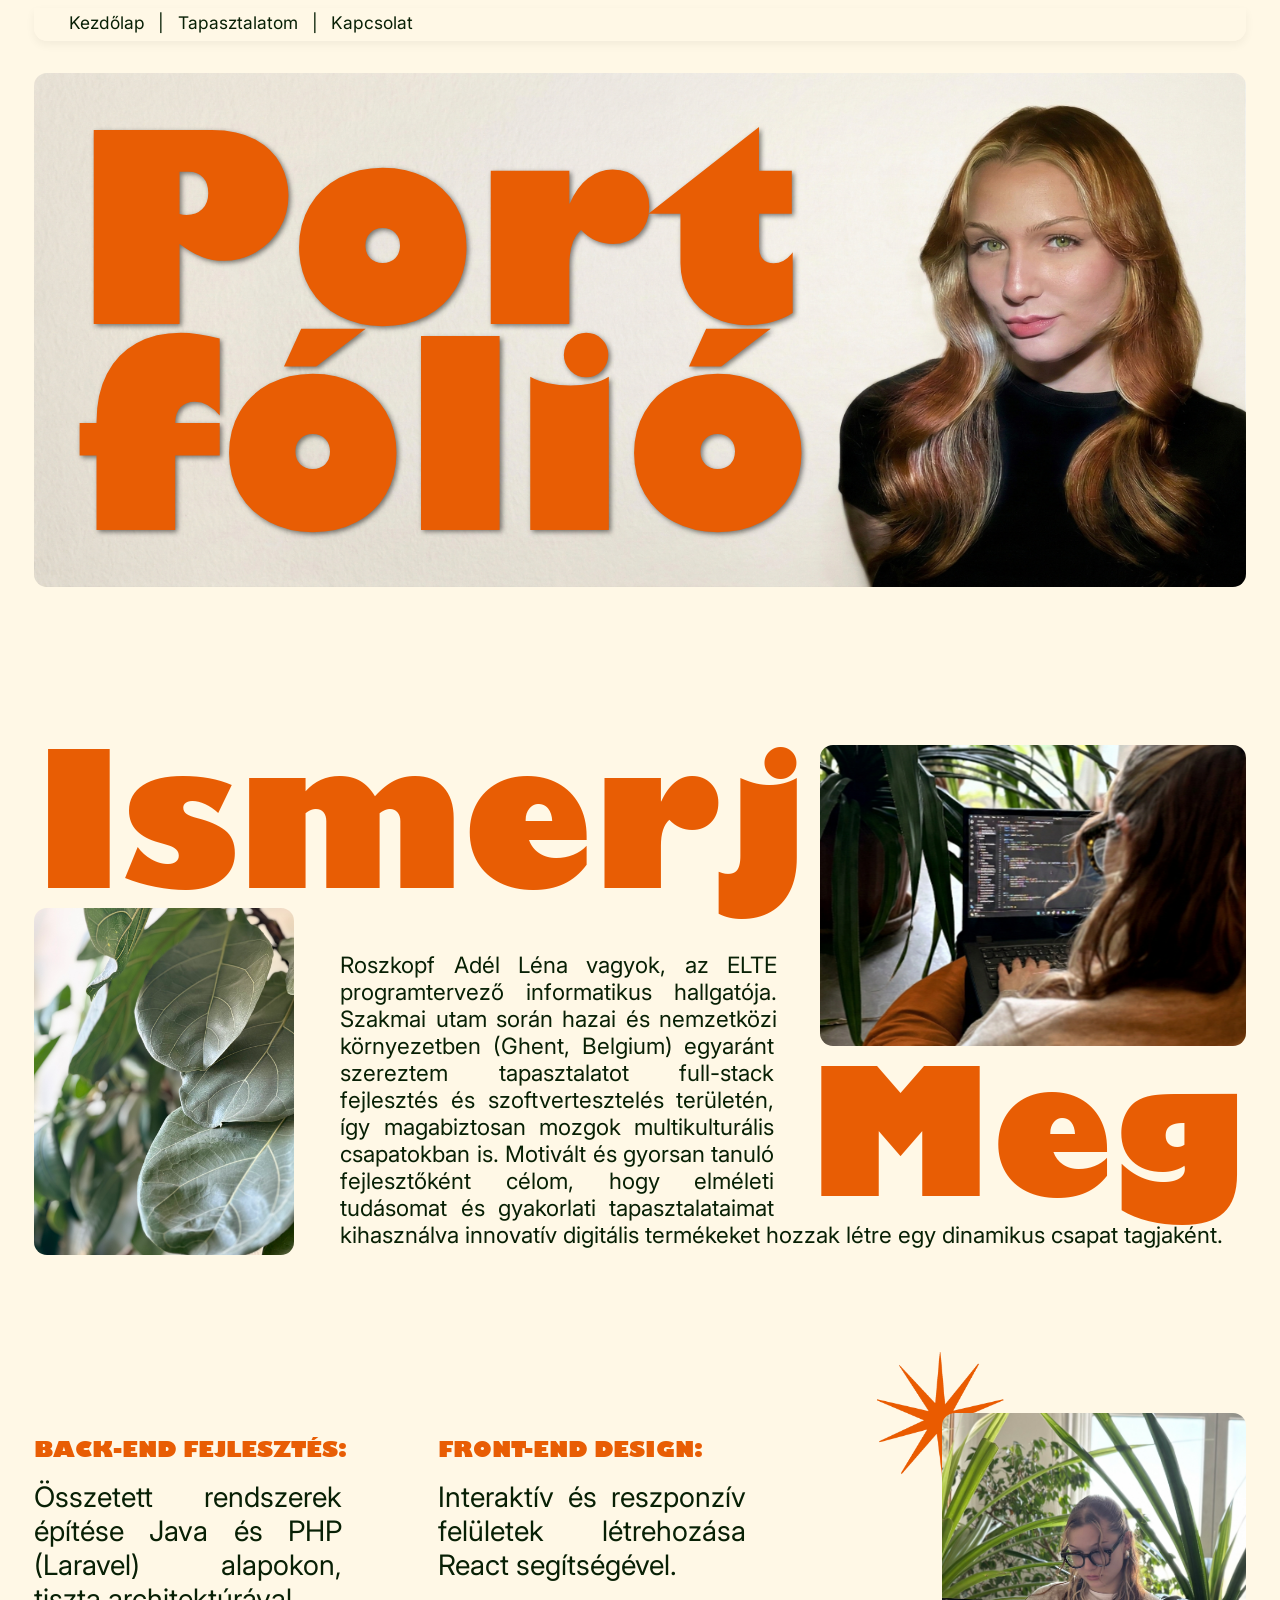
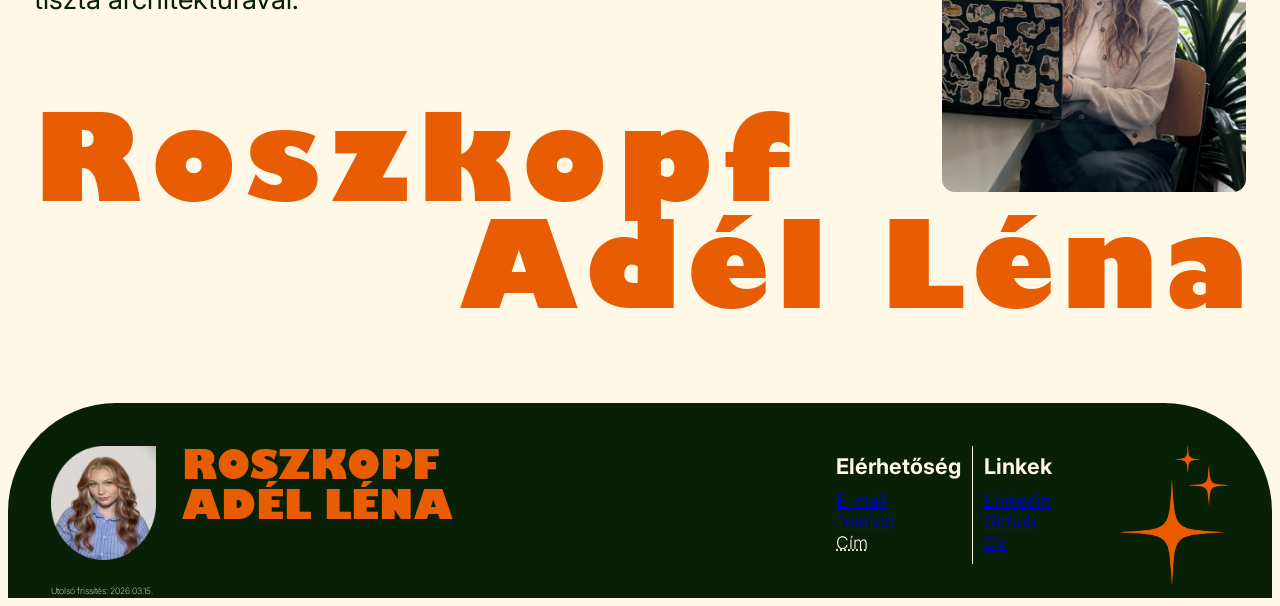
==== index.html @ 5bee78ab "kezdolap, kapcsolat kesz" ====
<!doctype html>
<html lang="hu">
  <head>
    <meta charset="UTF-8" />
    <meta name="viewport" content="width=device-width, initial-scale=1.0" />
    <title>Portfólió - Roszkopf Adél</title>
    <link rel="icon" type="image/png" href="media/favicon.png" />
    <link rel="stylesheet" href="stilus/stilus.css" />
  </head>
  <body>
    <header>
      <nav>
        <a href="index.html" class="active">Kezdőlap</a>
        <span class="separator">|</span>
        <a href="tapasztalat.html">Tapasztalatom</a>
        <span class="separator">|</span>
        <a href="kapcsolat.html">Kapcsolat</a>
      </nav>
    </header>

    <main>
      <div class="kezdolap_elso">
        <div class="focim">
          <h1>Port<br />fólió</h1>
        </div>
        <img
          src="media/header1.png"
          alt="Borító profilképpel"
          class="img_border"
        />
      </div>
      <section class="kezdolap_masodik">
        <h1 class="ismerj_cim">Ismerj</h1>
        <div class="ismerj_kombinalt">
          <aside class="bal_oldal">
            <img
              src="media/kezdolap3.png"
              alt="Levelek"
              class="levelek_kep img_border"
            />
          </aside>
          <article class="jobb_oldal">
            <img
              src="media/kezdolap2_2.png"
              alt="Laptop kódolás"
              class="kod_kep img_border"
            />
            <h1 class="meg_cim">Meg</h1>
            <p class="hosszu_szoveg">
              Roszkopf Adél Léna vagyok, az ELTE programtervező informatikus
              hallgatója. Szakmai utam során hazai és nemzetközi környezetben
              (Ghent, Belgium) egyaránt szereztem tapasztalatot full-stack
              fejlesztés és szoftvertesztelés területén, így magabiztosan mozgok
              multikulturális csapatokban is. Motivált és gyorsan tanuló
              fejlesztőként célom, hogy elméleti tudásomat és gyakorlati
              tapasztalataimat kihasználva innovatív digitális termékeket hozzak
              létre egy dinamikus csapat tagjaként.
            </p>
          </article>

        </div>
      </section>
      <section class="kezdolap_harmadik">
        <div class="harmadik_grid">
          <div class="szoveg_oszlop">
            <h3>BACK-END FEJLESZTÉS:</h3>
            <p>
              Összetett rendszerek építése Java és PHP (Laravel) alapokon,
              tiszta architektúrával.
            </p>
          </div>
          <div class="szoveg_oszlop">
            <h3>FRONT-END DESIGN:</h3>
            <p>
              Interaktív és reszponzív felületek létrehozása React segítségével.
            </p>
          </div>
          <div class="kep_oszlop">
            <a href="media/csillag1nagy.png" target="_blank" class="csillag_link">
              <img
                src="media/csillag1.png"
                alt="Csillag dekoráció"
                class="utolso_csillag"
              />
            </a>
            <img
              src="media/kezdolap4.png"
              alt="Kódolás laptopon"
              class="kezdolap_utolso_kep img_border"
            />
          </div>
        </div>
        <div class="nev_also">
          <h2 class="vezeteknev">Roszkopf</h2>
          <h2 class="keresztnev">Adél Léna</h2>
        </div>
      </section>
    </main>

    <footer>
      <div class="footer_left">
        <a href="media/footer1.png" target="_blank">
          <img
            class="footer_profil"
            src="media/footer_profil.png"
            alt="Roszkopf Adél"
          />
        </a>
        <div class="footer_nev">ROSZKOPF<br />ADÉL LÉNA</div>
      </div>
      <div class="footer_right">
        <div class="footer_felsorolasok">
          <div class="footer_elerhetosegek">
            <h4>Elérhetőség</h4>
            <ul>
              <li><a href="mailto:roszkopf.adel@gmail.com">E-mail</a></li>
              <li><a href="tel:+36204202442">Telefon</a></li>
              <li><abbr title="2040 Budaörs, Szivárvány u. 12.">Cím</abbr></li>
            </ul>
          </div>
          <div class="footer_linkek">
            <h4>Linkek</h4>
            <ul>
              <li><a href="https://www.linkedin.com/in/adellenaroszkopf/">Linkedin</a></li>
              <li><a href="https://github.com/radel01">Github</a></li>
              <li><a href="media/Profile.pdf" target="_blank">Cv</a></li>
            </ul>
          </div>
        </div>
        <img
          class="footer_csillag"
          src="media/csillag2.png"
          alt="Csillag dekoráció"
        />
      </div>
      <div class="footer_bottom">
        Utolsó frissítés: <time datetime="2026-03-15">2026.03.15.</time>
      </div>
    </footer>
  </body>
</html>
---- stilus/stilus.css ----
@font-face {
  font-family: "Gill Sans Nova Ultra Bold";
  src: url("fonts/GillSansUltraBoNova.ttf") format("truetype");
  font-weight: 900;
  font-style: normal;
}
@font-face {
  font-family: "Inter";
  src: url("fonts/Inter-VariableFont_opsz,wght.ttf") format("truetype");
  font-weight: 100 900;
  font-style: normal;
}
.img_border {
  border-radius: 1.02vw;
}
body {
  background-color: #fff8e6;
  font-family: "Inter", sans-serif;
  font-weight: 400;
  color: #082005;
}
main {
  padding-left: 2.03vw;
  padding-right: 2.03vw;
}
h1,
h2,
h3,
.footer_nev {
  color: #e85d04;
  font-family: "Gill Sans Nova Ultra Bold", sans-serif;
}
/* --------------------kezdolap--------------------- */
.kezdolap_elso {
  width: 100%;
  position: relative;
  padding-top: 2.54vw;
}
.kezdolap_elso img {
  width: 100%;
  height: auto;
  display: block;
}

.focim {
  position: absolute;
  top: 61%;
  left: 55%;
  transform: translate(-85%, -55%);
  margin: 0;
  z-index: 10;
  text-shadow: 2px 2px 5px rgba(0, 0, 0, 0.5);
}
.focim h1 {
  font-size: 20.34vw;
  line-height: 0.79;
}
.kezdolap_masodik {
  margin-top: 4.24vw;
  padding-top: 8.81vw;
  padding-bottom: 2.03vw;
  height: 40.68vw;
}
.ismerj_kombinalt {
  display: grid;
  grid-template-columns: 1fr 3fr;
  gap: 0.34vw;
}
.levelek_kep {
  width: 20.34vw;
  margin-top: 1.69vw;
}
.hosszu_szoveg {
  text-align: justify;
  font-size: 1.76vw;
  padding-left: 0;
  margin-top: 5.08vw;
}
.kod_kep {
  margin-top: -11.02vw;
  float: right;
  width: 47%;
  margin-bottom: 0;
  margin-left: 3.39vw;
}
.meg_cim {
  clear: right;
  margin-top: 0.85vw;
  font-size: 13.56vw;
  float: right;
  margin-right: 0;
  padding-right: 0;
  line-height: 0.9;
  margin-bottom: 0;
  margin-left: 2.71vw;
}
.ismerj_cim {
  margin-top: 0.34vw;
  font-size: 14.58vw;
  margin-bottom: -0.17vw;
  padding-bottom: 0;
  line-height: 0.7;
}
.jobb_oldal {
  margin-top: 0;
  height: 1.69vw;
}
.bal_oldal {
  margin-top: 0;
  height: 33.9vw;
}

.kezdolap_harmadik {
  height: 44.07vw;
  padding-top: 8.81vw;
  padding-bottom: 2.03vw;
}

.harmadik_grid {
  display: grid;
  grid-template-columns: 1fr 1fr 1fr;
  gap: 0;
  margin-bottom: -6.78vw;
  position: relative;
  z-index: 2;
}
.szoveg_oszlop h3 {
  font-size: 1.69vw;
  margin-bottom: 1.36vw;
  padding-bottom: 0;
}
.szoveg_oszlop {
  font-size: 2.2vw;
  margin-bottom: 0.17vw;
  width: 25.42vw;
}
.szoveg_oszlop p {
  text-align: justify;
  margin-top: 0;
  padding-right: 1.36vw;
}
.kep_oszlop {
  position: relative;
}
.kezdolap_utolso_kep {
  width: 23.73vw;
  float: right;
  position: relative;
  z-index: 2;
  display: block;
}

.utolso_csillag {
  position: absolute;
  z-index: 1;
  width: 10vw;
  top: -4.75vw;
  left: 2.71vw;
}
.vezeteknev {
  margin: 0;
  line-height: 0.9;
  position: relative;
  z-index: 1;
  font-size: 9.32vw;
  letter-spacing: 0.0855em;
}
.keresztnev {
  margin: 0;
  line-height: 0.9;
  text-align: right;
  position: relative;
  z-index: 1;
  font-size: 9.32vw;
  margin-right: -0.68vw;
  letter-spacing: 0.0593em;
}

/* --------------------nav--------------------- */
header {
  position: sticky;
  top: 0;
  background-color: #fff8e660;
  z-index: 1000;
  box-shadow: 0 4px 10px rgba(0, 0, 0, 0.05);
  scroll-behavior: smooth;
  height: 2.54vw;
  margin-left: 2.03vw;
  margin-right: 2.03vw;
  border-bottom-left-radius: 1.02vw;
  border-bottom-right-radius: 1.02vw;
}
nav {
  height: 100%;
  font-size: 1.36vw; /* 20 / 14.75 */
  padding-top: 0.34vw;
  padding-left: 2.03vw;
  padding-right: 2.03vw;
}
nav a {
  text-decoration: none;
  color: #082005;
  padding-left: 0.68vw;
  padding-right: 0.68vw;
}
nav a:hover {
  color: #e85d04;
}

/* --------------------footer--------------------- */
footer {
  background-color: #082005;
  color: #fff8e6;
  border-top-left-radius: 8.47vw;
  border-top-right-radius: 8.47vw;
  padding-top: 3.39vw;
  padding-bottom: 0;
  padding-left: 3.39vw;
  padding-right: 3.39vw;
  display: grid;
  grid-template-columns: 2fr 1fr;
  height: 11.86vw;
  font-weight: 300;
}
.footer_profil {
  width: 8.14vw;
}
.footer_nev {
  color: #e85d04;
  font-size: 3.05vw;
  line-height: 1;
}
.footer_right {
  display: grid;
  grid-template-columns: 4fr 1fr;
}
.footer_csillag {
  width: 8.47vw;
}
.footer_felsorolasok {
  display: grid;
  grid-template-columns: 1fr 1fr;
  height: 9.15vw;
}
.footer_felsorolasok li {
  font-size: 1.36vw;
}
footer h4 {
  font-size: 1.69vw;
  margin-bottom: 0.85vw;
  padding-top: 0;
  margin-top: 0.51vw;
}
.footer_elerhetosegek {
  border-right: solid 1px #fff8e6;
  margin-right: 0.85vw;
  padding-right: 0.85vw;
}

.footer_left {
  display: grid;
  grid-template-columns: 1fr 5fr;
}
.footer_felsorolasok ul {
  list-style-type: none;
  padding: 0;
  margin: 0;
}
.footer_bottom {
  font-size: 0.68vw;
  font-weight: 200;
}

/* ------------------------------------------kapcsolat oldal------------------------------------------------ */
.kapcsolat_szekcio {
    text-align: center;
    padding-top: 1vw;
    margin-bottom: 5vw;
}

.kapcsolat_cim {
    margin-top: 0;
    margin-bottom: 3.2vw;
    font-size: 2.5vw;
    letter-spacing: -2px;
}

.form_kontener {
    position: relative;
    width: 50%;
    margin-top: 2vw;
    margin-bottom: 5vw;
    margin-left: auto;
    margin-right: auto;
    z-index: 1;
}
.narancs_hatter {
    position: absolute;
    top: -2.4vw; 
    left: -2.4vw; 
    width: calc(100% + 5vw); 
    height: calc(100% + 5vw); 
    background-color: #E85D04;
    border-radius: 1.5vw; 
    z-index: -1;
}
.kapcsolat_kep {
    width: 100%;
    display: block;
    background-image: url('../media/kapcsolat1.png');
    background-size: cover;
    background-position: center;
    background-repeat: no-repeat;
    aspect-ratio: 16 / 10;
}

.form_box {
    position: absolute;
    top: 40.5%;
    left: 70.2%;
    transform: translate(-50%, -50%);
    width: 44.5%; 
    height: 62.5%; 
    background-color: rgba(255, 248, 230, 0.471);
    padding: 1vw;
    box-sizing: border-box; 
    border-radius: 1vw; 
    display: grid;
    grid-template-columns: 1fr;
    gap: 0.5vw;
    align-content: start;
}

.form_field {
    display: flex;
    flex-direction: column;
    text-align: left;
}

.form_field label {
    font-size: 1.1vw;
    margin-bottom: 0.2vw;
}

.form_field input,
.form_field textarea {
    font-family: 'Inter', sans-serif;
    font-size: 1.1vw;
    color: #082005;
    background-color: transparent;
    border: none;
    border-radius: 0.5vw;
    padding: 0.3vw;
    width: 100%;
    box-sizing: border-box;
}
.form_field input:not([type="radio"]):not([type="checkbox"]),
.form_field textarea {
     background-color: rgba(255, 248, 230, 0.9);
}

.textarea_field label {
    margin-top: 0.4vw;
}
.form_options_container{
  display: grid;
  grid-template-columns: 1fr 1fr;
}

.form_options {
    align-items: center;
    gap: 1.2vw;
    margin-top: 0.8vw;
    margin-bottom: 0.8vw;
    font-size: 1.1vw;
}
.checkbox_container{
  float: right;
  margin-top: 0.8vw;
    margin-bottom: 0.8vw;
    font-size: 1.1vw;
}

.option_group {
    display: flex;
    align-items: center;
    gap: 0.4vw;
}

.option_group input[type="radio"] {
    width: auto;
    margin: 0;
}

.standalone_check {
    margin-left: auto;
}

.form_buttons {
    display: grid;
    grid-template-columns: 1fr 1fr;
    gap: 1.5vw;
    width: 100%;
    margin-top: 1vw;
    justify-items: center;
}

.form_buttons button {
    font-family: 'Inter', sans-serif;
    font-size: 1.1vw;
    font-weight: 700;
    color: #fff8e6;
    background-color: #082005;
    border: none;
    border-radius: 0.5vw;
    padding: 0.5vw 1.5vw;
    width: auto;
    min-width: 7vw;
    cursor: pointer;
    transition: background-color 0.3s ease;
}

.form_buttons button:hover {
    background-color: #E85D04;
}
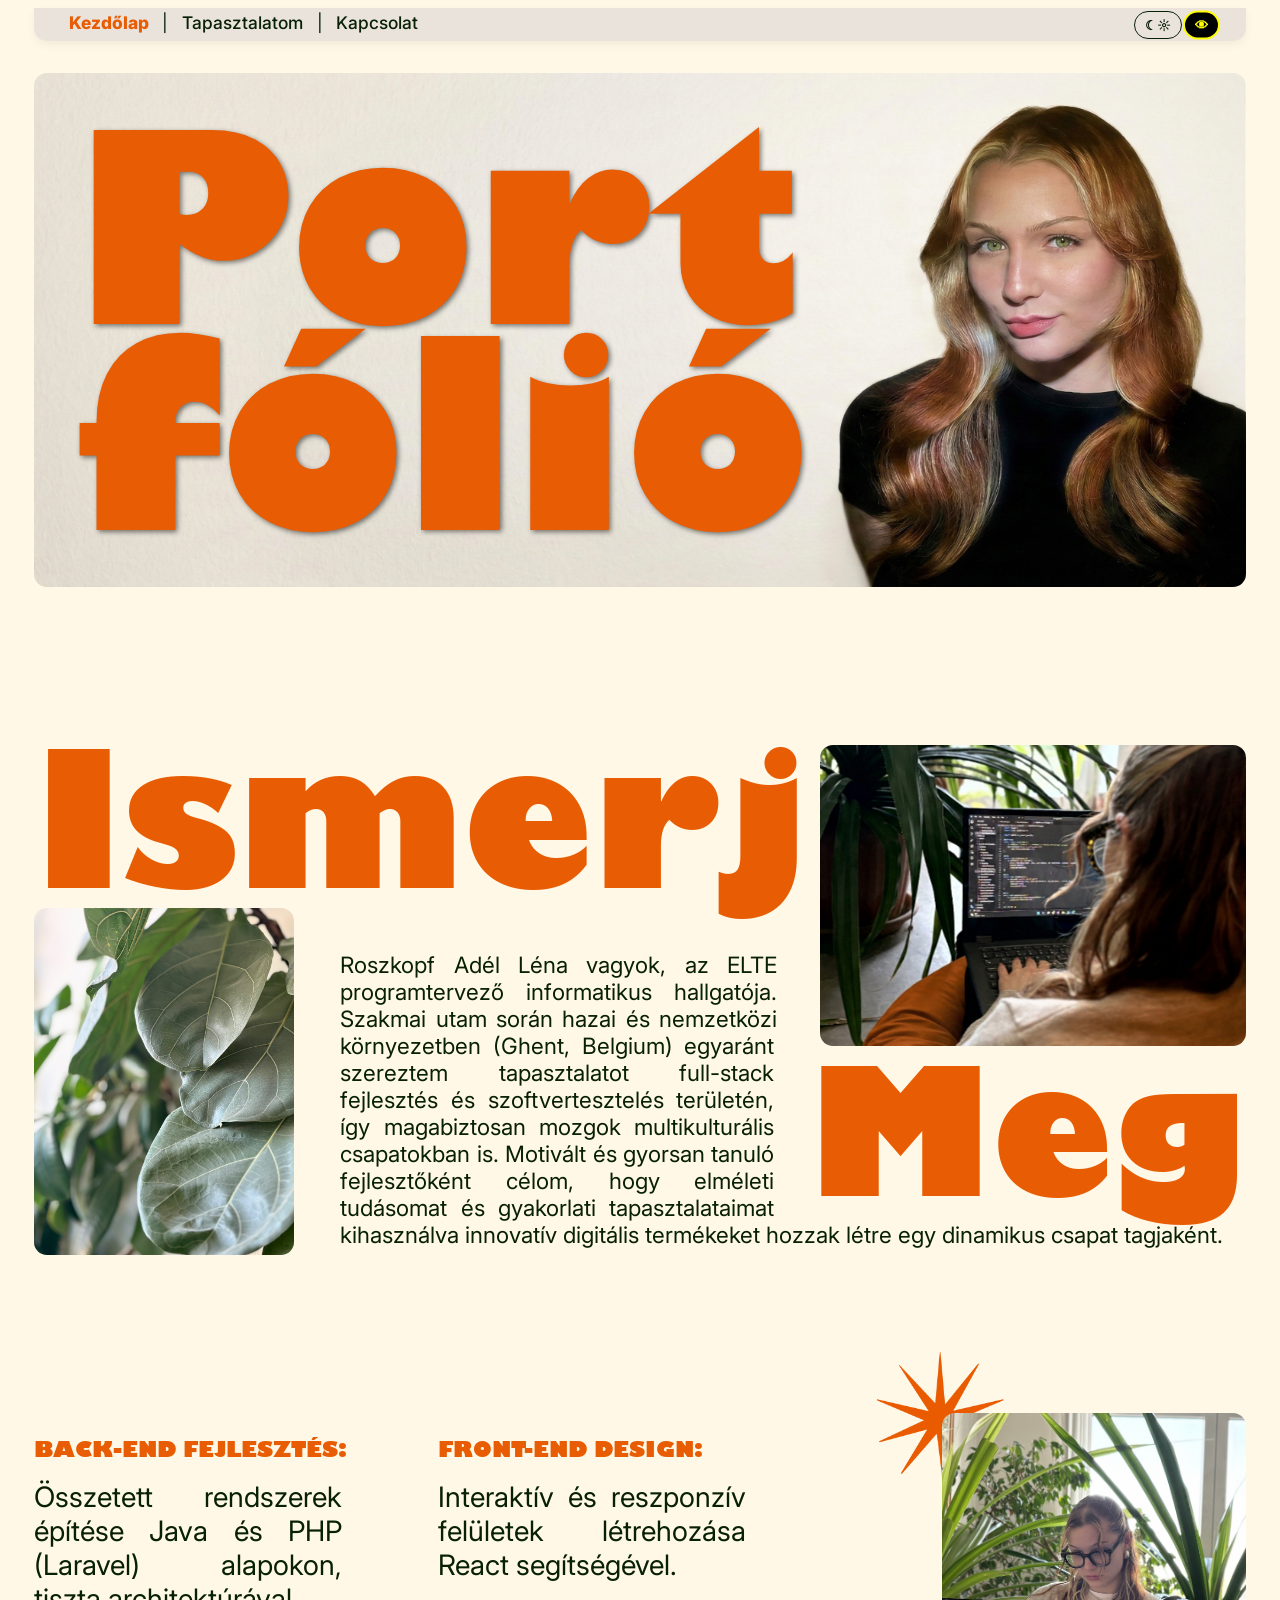
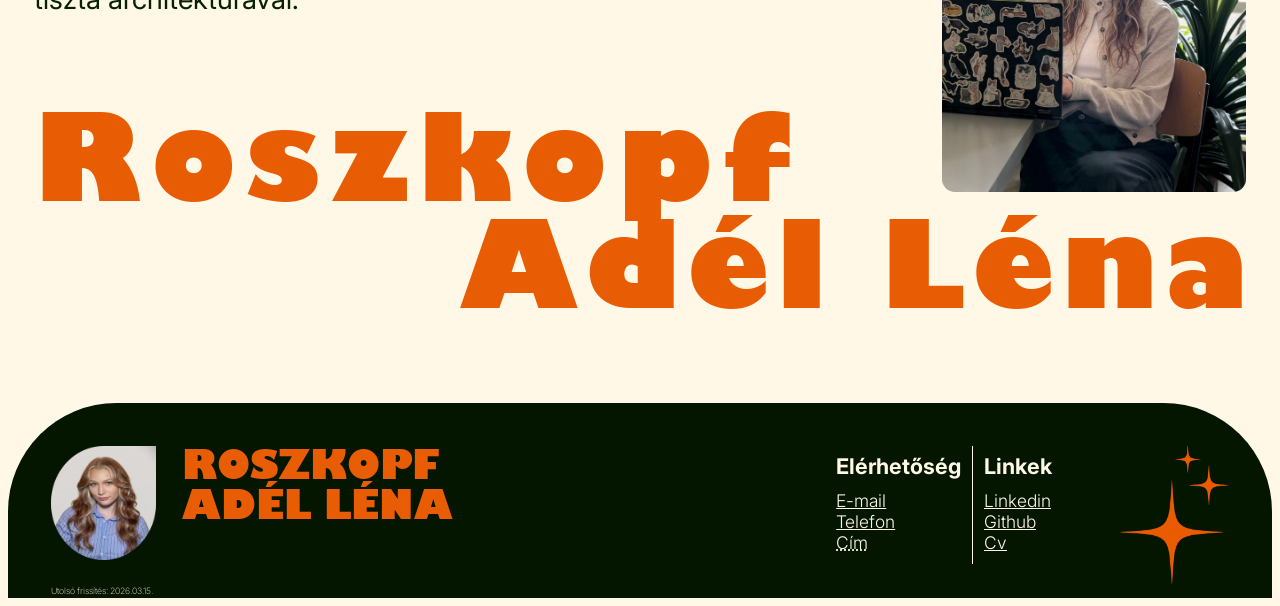
==== commit 943bd935: "dark mode, high-contrast mode" ====
--- a/index.html
+++ b/index.html
@@ -8,6 +8,7 @@
     <link rel="stylesheet" href="stilus/stilus.css" />
   </head>
   <body>
+    <a href="#fo-tartalom" class="skip-link">Ugrás a fő tartalomra</a>
     <header>
       <nav>
         <a href="index.html" class="active">Kezdőlap</a>
@@ -15,10 +16,12 @@
         <a href="tapasztalat.html">Tapasztalatom</a>
         <span class="separator">|</span>
         <a href="kapcsolat.html">Kapcsolat</a>
+        <button id="tema_gomb" onclick="temaValtas()">☾☼</button>
+        <button id="akadalymentes_gomb" onclick="kontraszt()">👁</button>
       </nav>
     </header>
 
-    <main>
+    <main id="fo-tartalom">
       <div class="kezdolap_elso">
         <div class="focim">
           <h1>Port<br />fólió</h1>
@@ -30,7 +33,7 @@
         />
       </div>
       <section class="kezdolap_masodik">
-        <h1 class="ismerj_cim">Ismerj</h1>
+        <h2 class="ismerj_cim">Ismerj</h2>
         <div class="ismerj_kombinalt">
           <aside class="bal_oldal">
             <img
@@ -45,7 +48,7 @@
               alt="Laptop kódolás"
               class="kod_kep img_border"
             />
-            <h1 class="meg_cim">Meg</h1>
+            <h2 class="meg_cim">Meg</h2>
             <p class="hosszu_szoveg">
               Roszkopf Adél Léna vagyok, az ELTE programtervező informatikus
               hallgatója. Szakmai utam során hazai és nemzetközi környezetben
@@ -137,5 +140,14 @@
         Utolsó frissítés: <time datetime="2026-03-15">2026.03.15.</time>
       </div>
     </footer>
+    <script>
+    function temaValtas() {
+      document.body.classList.toggle("sotet-mod");
+    }
+    function kontraszt() {
+      document.body.classList.toggle("akadalymentes-mod");
+    }
+  </script>
+</body>
   </body>
 </html>
--- a/stilus/stilus.css
+++ b/stilus/stilus.css
@@ -9,6 +9,9 @@
   src: url("fonts/Inter-VariableFont_opsz,wght.ttf") format("truetype");
   font-weight: 100 900;
   font-style: normal;
+}
+html {
+  background-color: #fff8e6; 
 }
 .img_border {
   border-radius: 1.02vw;
@@ -180,7 +183,7 @@
 header {
   position: sticky;
   top: 0;
-  background-color: #fff8e660;
+  background-color: #e6dedace;
   z-index: 1000;
   box-shadow: 0 4px 10px rgba(0, 0, 0, 0.05);
   scroll-behavior: smooth;
@@ -196,15 +199,21 @@
   padding-top: 0.34vw;
   padding-left: 2.03vw;
   padding-right: 2.03vw;
+  position: relative;
 }
 nav a {
   text-decoration: none;
   color: #082005;
   padding-left: 0.68vw;
   padding-right: 0.68vw;
+  font-weight: 500;
 }
 nav a:hover {
   color: #e85d04;
+}
+nav a.active {
+  color: #e85d04;
+  font-weight: 800;
 }
 
 /* --------------------footer--------------------- */
@@ -270,156 +279,509 @@
   font-size: 0.68vw;
   font-weight: 200;
 }
-
+footer a {
+  color: #fff8e6;
+  transition: 0.3s;
+}
+footer a:visited {
+  color: #e85d04;
+  transition: 0.3s;
+}
+footer a:hover {
+  color: #ffba8f;
+  transition: 0.3s;
+}
+footer a:active {
+  color: #243c21;
+  transition: 0.3s;
+}
 /* ------------------------------------------kapcsolat oldal------------------------------------------------ */
 .kapcsolat_szekcio {
-    text-align: center;
-    padding-top: 1vw;
-    margin-bottom: 5vw;
+  text-align: center;
+  padding-top: 1vw;
+  margin-bottom: 5vw;
 }
 
 .kapcsolat_cim {
-    margin-top: 0;
-    margin-bottom: 3.2vw;
-    font-size: 2.5vw;
-    letter-spacing: -2px;
+  margin-top: 0;
+  margin-bottom: 3.2vw;
+  font-size: 2.5vw;
+  letter-spacing: -2px;
 }
 
 .form_kontener {
+  position: relative;
+  width: 50%;
+  margin-top: 2vw;
+  margin-bottom: 5vw;
+  margin-left: auto;
+  margin-right: auto;
+  z-index: 1;
+}
+.narancs_hatter {
+  position: absolute;
+  top: -2.4vw;
+  left: -2.4vw;
+  width: calc(100% + 5vw);
+  height: calc(100% + 5vw);
+  background-color: #e85d04;
+  border-radius: 1.5vw;
+  z-index: -1;
+}
+.kapcsolat_kep {
+  width: 100%;
+  display: block;
+  background-image: url("../media/kapcsolat1.png");
+  background-size: cover;
+  background-position: center;
+  background-repeat: no-repeat;
+  aspect-ratio: 16 / 10;
+}
+
+.form_box {
+  position: absolute;
+  top: 40.5%;
+  left: 70.2%;
+  transform: translate(-50%, -50%);
+  width: 44.5%;
+  height: 62.5%;
+  background-color: rgba(255, 248, 230, 0.471);
+  padding: 1vw;
+  box-sizing: border-box;
+  border-radius: 1vw;
+  display: grid;
+  grid-template-columns: 1fr;
+  gap: 0.5vw;
+  align-content: start;
+}
+
+.form_field {
+  display: flex;
+  flex-direction: column;
+  text-align: left;
+}
+
+.form_field label {
+  font-size: 1.1vw;
+  margin-bottom: 0.2vw;
+}
+
+.form_field input,
+.form_field textarea {
+  font-family: "Inter", sans-serif;
+  font-size: 1.1vw;
+  color: #082005;
+  background-color: transparent;
+  border: none;
+  border-radius: 0.5vw;
+  padding: 0.3vw;
+  width: 100%;
+  box-sizing: border-box;
+}
+.form_field input:not([type="radio"]):not([type="checkbox"]),
+.form_field textarea {
+  background-color: rgba(255, 248, 230, 0.9);
+}
+
+.textarea_field label {
+  margin-top: 0.4vw;
+}
+.form_options_container {
+  display: grid;
+  grid-template-columns: 1fr 1fr;
+}
+
+.form_options {
+  align-items: center;
+  gap: 1.2vw;
+  margin-top: 0.8vw;
+  margin-bottom: 0.8vw;
+  font-size: 1.1vw;
+}
+.checkbox_container {
+  float: right;
+  margin-top: 0.8vw;
+  margin-bottom: 0.8vw;
+  font-size: 1.1vw;
+}
+
+.option_group {
+  display: flex;
+  align-items: center;
+  gap: 0.4vw;
+}
+
+.option_group input[type="radio"] {
+  width: auto;
+  margin: 0;
+}
+
+.standalone_check {
+  margin-left: auto;
+}
+
+.form_buttons {
+  display: grid;
+  grid-template-columns: 1fr 1fr;
+  gap: 1.5vw;
+  width: 100%;
+  margin-top: 1vw;
+  justify-items: center;
+}
+
+.form_buttons button {
+  font-family: "Inter", sans-serif;
+  font-size: 1.1vw;
+  font-weight: 700;
+  color: #fff8e6;
+  background-color: #082005;
+  border: none;
+  border-radius: 0.5vw;
+  padding: 0.5vw 1.5vw;
+  width: auto;
+  min-width: 7vw;
+  cursor: pointer;
+  transition: background-color 0.3s ease;
+}
+
+.form_buttons button:hover {
+  background-color: #e85d04;
+}
+.skip-link {
+  position: absolute;
+  top: -100px;
+  left: 0;
+  background-color: #E85D04;
+  color: white;
+  padding: 10px 20px;
+  text-decoration: none;
+  font-weight: bold;
+  z-index: 1000;
+  transition: 0.3s;
+}
+.skip-link:focus {
+  top: 0; 
+}
+
+/* --------------------------------------------------SÖTÉT MÓD--------------------------------------------------------- */
+body.sotet-mod {
+  background-color: #082005 !important; 
+  color: #f0f0f0 !important;
+}
+
+#tema_gomb {
+  background: none;
+  border: 1px solid #082005;
+  padding: 5px 10px;
+  border-radius: 20px;
+  color: #082005;
+  cursor: pointer;
+  font-weight: bold;
+  font-family: inherit;
+  transition: 0.3s;
+  position: absolute;
+  right: 5vw;
+  top: 45%;
+  transform: translateY(-50%);
+
+}
+body.sotet-mod .form_box{
+  background-color: #082005c4 !important;
+}
+
+#tema_gomb:hover {
+  background-color: #e85d04;
+  color: white;
+  border-color: #e85d04;
+}
+
+footer{
+  background-color:#041500;
+}
+/* --------------------------------------------------Nagy kontraszt mód--------------------------------------------------------- */
+body.akadalymentes-mod,
+body.akadalymentes-mod header,
+body.akadalymentes-mod footer,
+body.akadalymentes-mod main,
+body.akadalymentes-mod .form_box {
+  background-color: #000000 !important;
+  color: #FFFF00 !important;
+  background-image: none !important;
+}
+body.akadalymentes-mod p,
+body.akadalymentes-mod a,
+body.akadalymentes-mod li{
+  font-size: 2vw !important; 
+  color: #FFFFFF !important;
+  font-weight: bold !important;
+}
+body.akadalymentes-mod a.active{
+  font-size: 2vw !important; 
+  color: #FFFF00 !important;
+  font-weight: bold !important;
+}
+body.akadalymentes-mod a:visited{
+  color: #FFFF00 !important;
+}
+body.akadalymentes-mod a:hover{
+  color: #ff0000 !important;
+}
+body.akadalymentes-mod h1,
+body.akadalymentes-mod h2,
+body.akadalymentes-mod h3 {
+  color: #FFFF00 !important;
+  border-bottom: 3px solid #FFFF00 !important;
+}
+#akadalymentes_gomb {
+  position: absolute;
+  right: 2vw;
+  top: 45%;
+  transform: translateY(-50%);
+  border-radius: 20px;
+  background-color: black;
+  border: 2px solid yellow;
+  padding: 5px 10px;
+  color: yellow;
+  font-weight: bold;
+  cursor: pointer;
+  z-index: 100;
+}
+/* --------------------------------------------------RESZPONZÍV NÉZETEK--------------------------------------------------------- */
+
+@media screen and (max-width: 900px) {
+  .hosszu_szoveg {
+    font-size: 2.2vw;
+  }
+  .kezdolap_harmadik {
+    height: auto;
+    padding-bottom: 5vw;
+    padding-top: 2vw;
+  }
+  .harmadik_grid {
+    grid-template-columns: 1fr 1fr;
+    gap: 4vw;
+  }
+  .szoveg_oszlop {
+    width: 100%;
+  }
+  .kep_oszlop {
+    grid-column: span 2;
+    display: flex;
+    justify-content: center;
     position: relative;
-    width: 50%;
-    margin-top: 2vw;
-    margin-bottom: 5vw;
-    margin-left: auto;
-    margin-right: auto;
-    z-index: 1;
-}
-.narancs_hatter {
-    position: absolute;
-    top: -2.4vw; 
-    left: -2.4vw; 
-    width: calc(100% + 5vw); 
-    height: calc(100% + 5vw); 
-    background-color: #E85D04;
-    border-radius: 1.5vw; 
-    z-index: -1;
-}
-.kapcsolat_kep {
-    width: 100%;
-    display: block;
-    background-image: url('../media/kapcsolat1.png');
-    background-size: cover;
-    background-position: center;
-    background-repeat: no-repeat;
-    aspect-ratio: 16 / 10;
-}
-
-.form_box {
-    position: absolute;
-    top: 40.5%;
-    left: 70.2%;
-    transform: translate(-50%, -50%);
-    width: 44.5%; 
-    height: 62.5%; 
-    background-color: rgba(255, 248, 230, 0.471);
-    padding: 1vw;
-    box-sizing: border-box; 
-    border-radius: 1vw; 
-    display: grid;
-    grid-template-columns: 1fr;
-    gap: 0.5vw;
-    align-content: start;
-}
-
-.form_field {
+    margin-top: 5vw;
+    margin-bottom: 22vw;
+  }
+  .kezdolap_utolso_kep {
+    width: 40%;
+  }
+  .utolso_csillag {
+    left: 12%;
+    top: -23%;
+    height: 70vw;
+    width: 70vw;
+  }
+  .kezdolap_masodik, 
+  .bal_oldal, 
+  .jobb_oldal {
+    height: auto;
+  }
+  .szoveg_oszlop h3{
+    font-size: 3vw;
+  }
+  .kezdolap_masodik {
+    height: auto;
+    padding-bottom: 0vw;
+  }
+  .ismerj_kombinalt {
     display: flex;
     flex-direction: column;
+    gap: 3vw;
+  }
+
+  .bal_oldal,
+  .jobb_oldal {
+    height: auto;
+  }
+
+  .jobb_oldal {
+    order: 1;
+    display: flex;
+    flex-direction: column;
+  }
+
+  .bal_oldal {
+    order: 2;
+  }
+
+  .ismerj_cim {
+    font-size: 14vw;
     text-align: left;
-}
-
-.form_field label {
-    font-size: 1.1vw;
-    margin-bottom: 0.2vw;
-}
-
-.form_field input,
-.form_field textarea {
-    font-family: 'Inter', sans-serif;
-    font-size: 1.1vw;
-    color: #082005;
-    background-color: transparent;
-    border: none;
-    border-radius: 0.5vw;
-    padding: 0.3vw;
-    width: 100%;
-    box-sizing: border-box;
-}
-.form_field input:not([type="radio"]):not([type="checkbox"]),
-.form_field textarea {
-     background-color: rgba(255, 248, 230, 0.9);
-}
-
-.textarea_field label {
-    margin-top: 0.4vw;
-}
-.form_options_container{
-  display: grid;
-  grid-template-columns: 1fr 1fr;
-}
-
-.form_options {
-    align-items: center;
-    gap: 1.2vw;
-    margin-top: 0.8vw;
-    margin-bottom: 0.8vw;
-    font-size: 1.1vw;
-}
-.checkbox_container{
-  float: right;
-  margin-top: 0.8vw;
-    margin-bottom: 0.8vw;
-    font-size: 1.1vw;
-}
-
-.option_group {
-    display: flex;
-    align-items: center;
-    gap: 0.4vw;
-}
-
-.option_group input[type="radio"] {
-    width: auto;
+    margin-bottom: -8vw;
+    position: relative;
+    z-index: 2;
+  }
+
+  .meg_cim {
+    order: 1;
+    float: none;
+    font-size: 14vw;
+    text-align: right;
     margin: 0;
-}
-
-.standalone_check {
-    margin-left: auto;
-}
-
-.form_buttons {
+    margin-top: -2vw;
+  }
+
+  .hosszu_szoveg {
+    order: 2;
+    margin-top: 3vw;
+    font-size: 2.5vw;
+  }
+  .ismerj_kombinalt {
     display: grid;
     grid-template-columns: 1fr 1fr;
-    gap: 1.5vw;
+    grid-template-areas: 
+      "jobb jobb"
+      "jobb jobb";
+  }
+
+  .jobb_oldal {
+    grid-area: jobb;
+  }
+
+  .bal_oldal {
+    height: 0;
+  }
+
+  .kod_kep {
+    order: 3;
+    float: none;
     width: 100%;
-    margin-top: 1vw;
-    justify-items: center;
-}
-
-.form_buttons button {
-    font-family: 'Inter', sans-serif;
-    font-size: 1.1vw;
-    font-weight: 700;
-    color: #fff8e6;
-    background-color: #082005;
-    border: none;
-    border-radius: 0.5vw;
-    padding: 0.5vw 1.5vw;
-    width: auto;
-    min-width: 7vw;
-    cursor: pointer;
-    transition: background-color 0.3s ease;
-}
-
-.form_buttons button:hover {
-    background-color: #E85D04;
-}+    margin: 0;
+    grid-area: kep;
+  }
+
+  .levelek_kep {
+    visibility: hidden;
+  }
+}
+
+@media screen and (max-width: 600px) {
+  .hosszu_szoveg {
+    font-size: 3.5vw;
+  }
+  .kezdolap_harmadik {
+    height: auto;
+    padding-bottom: 10vw;
+  }
+  .harmadik_grid {
+    grid-template-columns: 1fr;
+    gap: 2vw;
+    margin-bottom: 0vw;
+  }
+  .kep_oszlop {
+    grid-column: span 1;
+    display: flex;
+    justify-content: center;
+    position: relative;
+    margin-top: 5vw;
+    margin-bottom: 22vw;
+  }
+  .kezdolap_utolso_kep {
+    width: 40%;
+  }
+  .utolso_csillag {
+    left: 12%;
+    top: -23%;
+    height: 70vw;
+    width: 70vw;
+  }
+  .szoveg_oszlop h3 {
+    font-size: 5vw;
+  }
+  .szoveg_oszlop p {
+    font-size: 4vw;
+    padding-right: 0;
+  }
+  .vezeteknev,
+  .keresztnev {
+    font-size: 14vw;
+    text-align: center;
+    margin-right: 0;
+  }
+
+  
+  .kezdolap_masodik {
+    height: auto;
+    padding-bottom: 0vw;
+  }
+  .ismerj_kombinalt {
+    display: flex;
+    flex-direction: column;
+    gap: 5vw;
+  }
+  .jobb_oldal {
+    order: 1; 
+    display: flex;
+    flex-direction: column;
+    height: auto;
+  }
+  .bal_oldal {
+    order: 2; 
+    height: 0;
+  }
+  .ismerj_cim {
+    font-size: 18vw;
+    text-align: left;
+    margin-bottom: 0;
+  }
+  .meg_cim {
+    order: 1; 
+    float: none;
+    margin: 0;
+    margin-top: 0vw;
+    font-size: 18vw;
+    text-align: right;
+  }
+  .kod_kep {
+    order: 3; 
+    float: none;
+    width: 100%;
+    margin-top: 5vw;
+    margin-bottom: 0;
+  }
+  .levelek_kep {
+    visibility: hidden;
+  }
+}
+/* @media screen and (min-width: 2000px) {
+  body {
+    max-width: 80%; 
+    margin: 0 auto; 
+    position: relative; 
+    overflow-x: hidden; 
+    box-shadow: 0px 0px 50px rgba(0, 0, 0, 0.05);
+  }
+  p, .hosszu_szoveg {
+    font-size: 44px;
+  }
+  .focim h1{
+    font-size: 400px;
+  }
+  .szoveg_oszlop h3{
+    font-size: 35px;
+  }
+  .szoveg_oszlop p{
+    padding-right: 100px;
+  }
+  .ismerj_cim, .meg_cim {
+    font-size: 260px; 
+  }
+  .vezeteknev, .keresztnev {
+    font-size: 179px;
+  }
+  .utolso_csillag {
+    left: -12%;
+    top: -16%;
+  }
+}
+ */
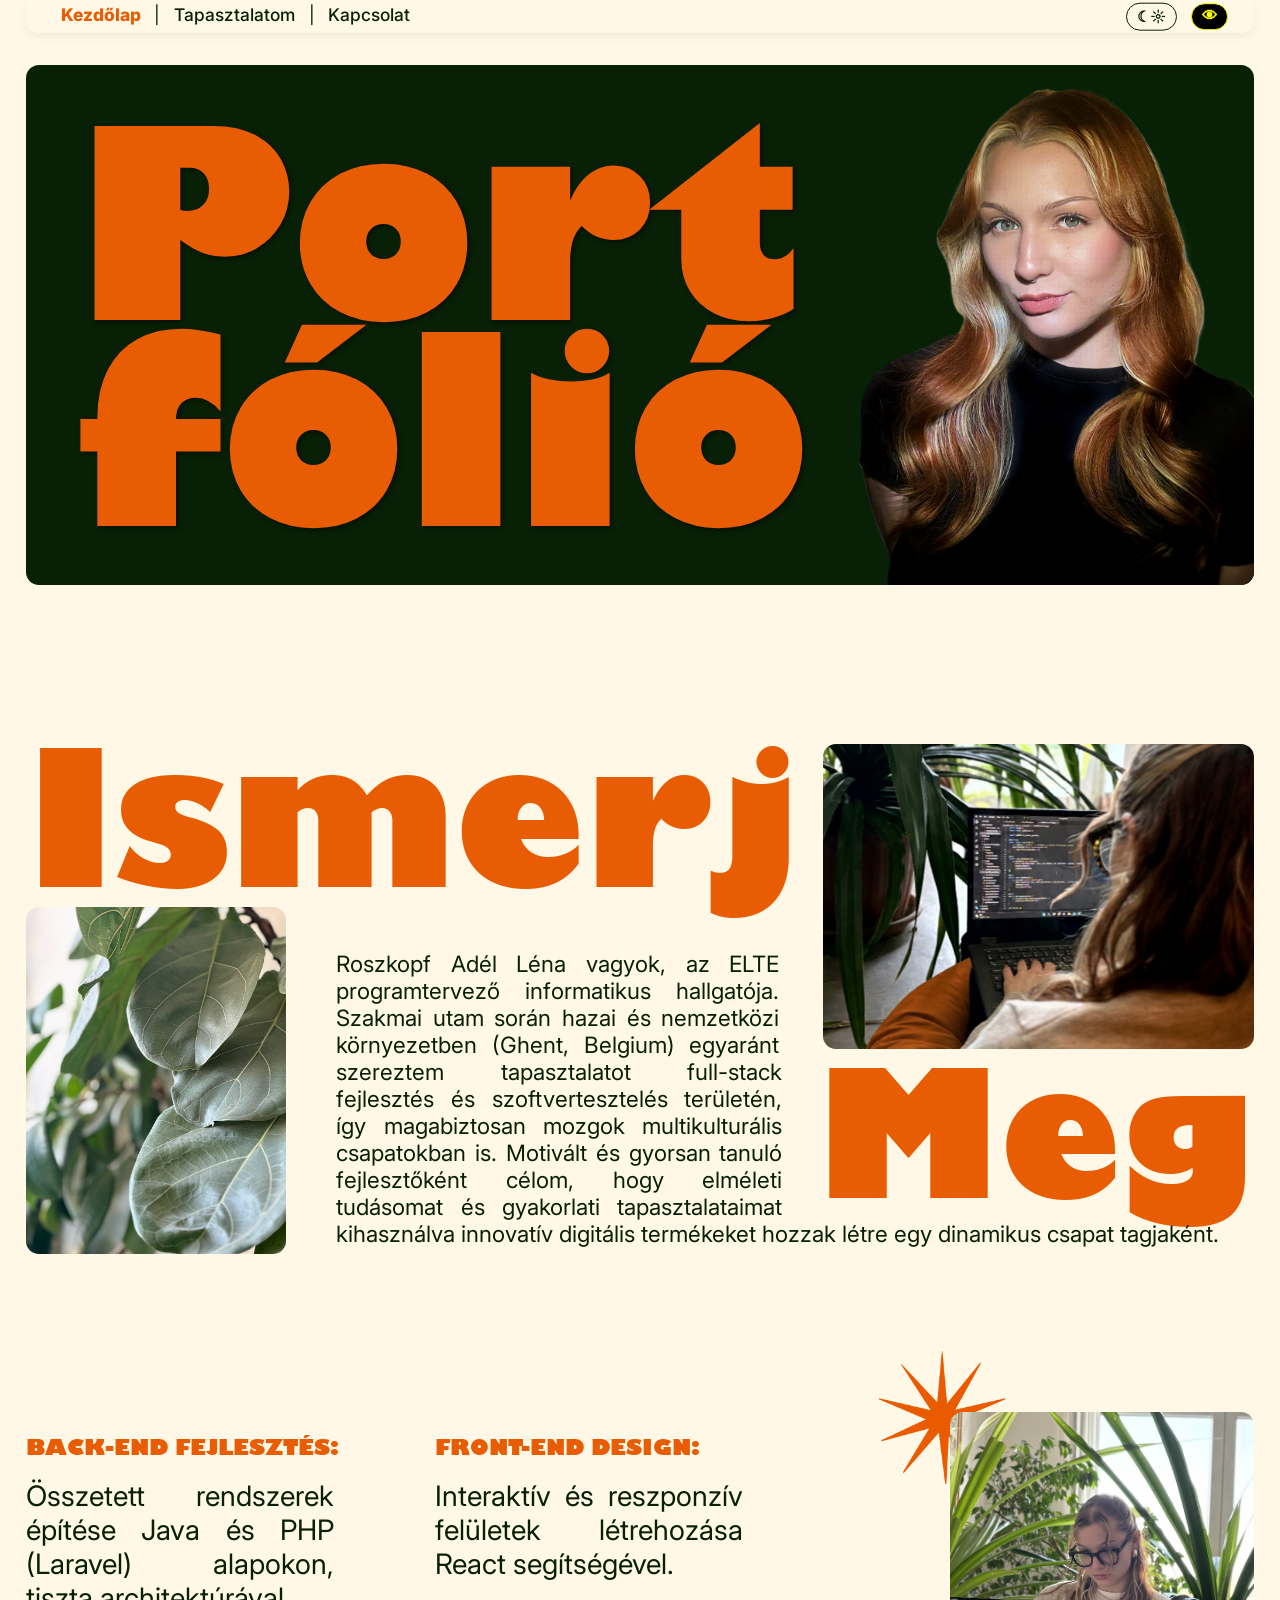
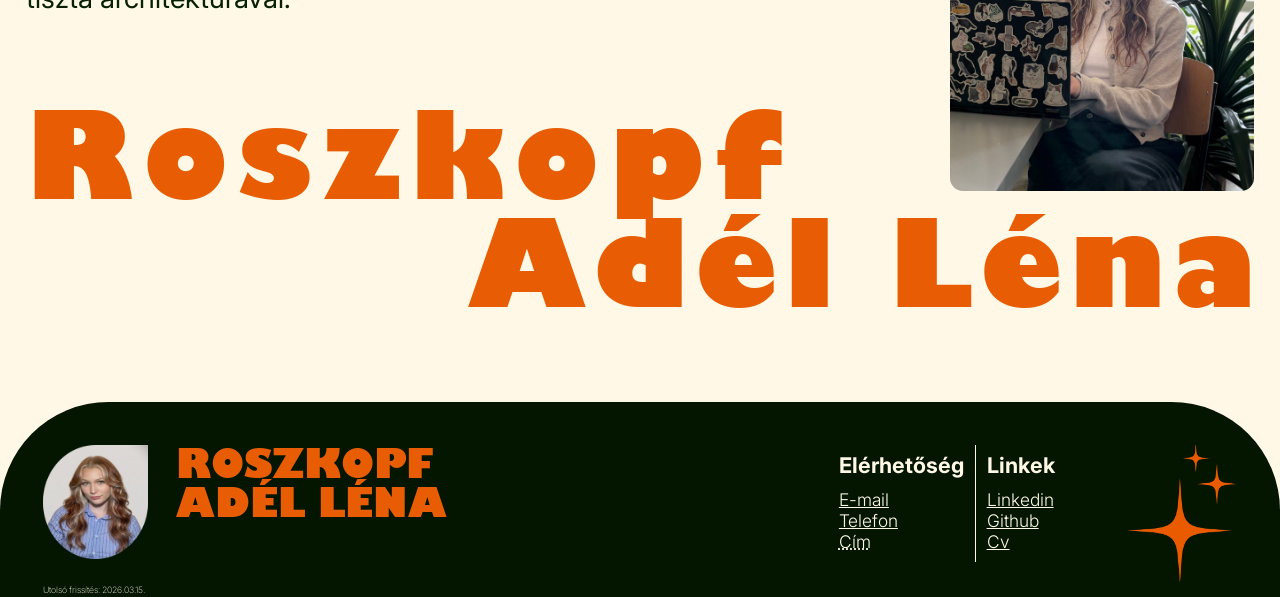
==== commit d737b83d: "kezdolap header kep csere" ====
--- a/index.html
+++ b/index.html
@@ -26,11 +26,13 @@
         <div class="focim">
           <h1>Port<br />fólió</h1>
         </div>
+        <div class="header_kep img_border">
         <img
-          src="media/header1.png"
+          src="media/header3.png"
           alt="Borító profilképpel"
           class="img_border"
         />
+        </div>
       </div>
       <section class="kezdolap_masodik">
         <h2 class="ismerj_cim">Ismerj</h2>
--- a/stilus/stilus.css
+++ b/stilus/stilus.css
@@ -10,8 +10,9 @@
   font-weight: 100 900;
   font-style: normal;
 }
+
 html {
-  background-color: #fff8e6; 
+  background-color: #fff8e6;
 }
 .img_border {
   border-radius: 1.02vw;
@@ -21,11 +22,17 @@
   font-family: "Inter", sans-serif;
   font-weight: 400;
   color: #082005;
+  margin: 0;
+  min-height: 100vh;
+  display: flex;
+  flex-direction: column;
 }
 main {
   padding-left: 2.03vw;
   padding-right: 2.03vw;
-}
+  flex-grow: 1;
+}
+
 h1,
 h2,
 h3,
@@ -38,6 +45,9 @@
   width: 100%;
   position: relative;
   padding-top: 2.54vw;
+}
+.header_kep{
+  background-color: #082005;
 }
 .kezdolap_elso img {
   width: 100%;
@@ -159,6 +169,7 @@
   width: 10vw;
   top: -4.75vw;
   left: 2.71vw;
+  animation: lebeges 3s ease-in-out infinite;
 }
 .vezeteknev {
   margin: 0;
@@ -183,7 +194,9 @@
 header {
   position: sticky;
   top: 0;
-  background-color: #e6dedace;
+ background-color: #fff8e6d9;
+/*  background-color: #e6dedace; */
+  /* background-color: #082005d9; */
   z-index: 1000;
   box-shadow: 0 4px 10px rgba(0, 0, 0, 0.05);
   scroll-behavior: smooth;
@@ -195,7 +208,7 @@
 }
 nav {
   height: 100%;
-  font-size: 1.36vw; /* 20 / 14.75 */
+  font-size: 1.36vw;
   padding-top: 0.34vw;
   padding-left: 2.03vw;
   padding-right: 2.03vw;
@@ -451,7 +464,7 @@
   position: absolute;
   top: -100px;
   left: 0;
-  background-color: #E85D04;
+  background-color: #e85d04;
   color: white;
   padding: 10px 20px;
   text-decoration: none;
@@ -460,32 +473,224 @@
   transition: 0.3s;
 }
 .skip-link:focus {
-  top: 0; 
+  top: 0;
+}
+/* --------------------------------------------------Tapasztalat oldal--------------------------------------------------------- */
+.tapasztalat_elso {
+  background-color: #082005;
+  width: 100%;
+  border-radius: 1.02vw;
+  height: 27vw;
+  display: grid;
+  grid-template-columns: 1fr 1fr;
+  margin-top: 2.54vw;
+  padding-top: 5vw;
+}
+.fokep_tarolo {
+  width: 25vw;
+  padding-left: 10vw;
+  padding-top: 3vw;
+}
+.tapasztalat_kep {
+  width: 100%;
+  border-radius: 1.02vw;
+}
+.Tcim1 {
+  margin: 0;
+  line-height: 0.9;
+  position: relative;
+  z-index: 1;
+  font-size: 11vw;
+}
+.Tcim2 {
+  margin: 0;
+  line-height: 0.9;
+  text-align: right;
+  position: relative;
+  z-index: 1;
+  font-size: 11vw;
+  padding-left: 1.3vw;
+}
+.tapasztalat_masodik {
+  height: 38vw;
+  margin-top: 20vw;
+  text-align: justify;
+  font-size: 1.9vw;
+  position: relative;
+}
+.tapasztalat_csillag1 {
+  position: absolute;
+  z-index: 10;
+  width: 8vw;
+  top: 0vw;
+  right: -1vw;
+  animation: lebeges 3s ease-in-out infinite;
+}
+.tapasztalat_csillag2 {
+  position: absolute;
+  z-index: 10;
+  width: 5vw;
+  top: -5vw;
+  right: 3vw;
+  animation: lebeges 3s ease-in-out infinite;
+}
+.tapasztalat_csillag3 {
+  position: absolute;
+  z-index: 10;
+  width: 9vw;
+  top: -5vw;
+  left: -1vw;
+  animation: csillogas 3s ease-in-out infinite;
+}
+.tapasztalat_masodik h2 {
+  font-size: 4.9vw;
+  margin: 0;
+}
+.tapasztalat_masodik p {
+  margin: 0;
+}
+.tablazat {
+  float: right;
+  background-color: #082005;
+  color: #f0f0f0;
+  padding: 2vw 4vw 2vw 4vw;
+  margin-left: 3vw;
+  margin-bottom: 2.7vh;
+  margin-top: 2vh;
+  border-radius: 1vw;
+  overflow-x: auto;
+}
+.tablazat table {
+  width: 100%;
+  border-collapse: collapse;
+  color: #f0f0f0;
+  font-size: 1.1vw;
+}
+
+.tablazat th,
+.tablazat td {
+  padding: 1vw;
+  text-align: left;
+  border-bottom: 1px solid rgba(255, 255, 255, 0.1);
+}
+.tablazat th {
+  color: #e85d04;
+  font-weight: bold;
+  text-transform: uppercase;
+  letter-spacing: 0.1vw;
+}
+.tablazat tr:last-child td {
+  border-bottom: none;
+}
+.tablazat tr:hover td {
+  background-color: rgba(255, 255, 255, 0.05);
+  transition: background-color 0.3s ease;
+}
+.tapasztalat_harmadik {
+  position: relative;
+  height: 38vw;
+  margin-top: 6vw;
+  text-align: justify;
+  font-size: 1.9vw;
+}
+.tapasztalat_harmadik h2 {
+  text-align: right;
+  margin: 0;
+  font-size: 4.9vw;
+}
+.video_szoveg {
+  margin: 0;
+}
+.video_tarolo {
+  float: left;
+  width: 35vw;
+  padding-top: 3vh;
+  padding-right: 2vw;
+}
+video {
+  width: 100%;
+  border-radius: 1.02vw;
+}
+.video-leiras {
+  background-color: #ffffff00;
+  color: #e85d04;
+  padding: 1vw;
+  margin-top: 1vw;
+  border-radius: 1vw;
+  border: 1px solid #e85d04;
+}
+.video-leiras summary {
+  color: #e85d04;
+  font-weight: bold;
+  font-size: 1vw;
+  cursor: pointer;
+  list-style: none;
+}
+.leiras-tartalom {
+  margin-top: 1vw;
+  padding-top: 1vw;
+  border-top: 1px dashed rgba(255, 255, 255, 0.2);
+  font-size: 1vw;
+}
+.tapasztalat_negyedik{
+  height: 38vw;
+  margin-top: 8vw;
+  text-align: justify;
+  font-size: 1.9vw;
+  position: relative;
+}
+.bodoo_grid{
+  display: grid;
+  grid-template-columns: 1fr 1fr;
+}
+
+.bodoo_jobb{
+  width: 45vw;
+  justify-self: end;
+  
+}
+.bodoo_jobb img{
+  width: 100%;
+  border-radius: 1vw;
+    box-shadow: 0 4px 10px rgba(0, 0, 0, 0.05);
+}
+.bodoo_jobb img:hover{
+  opacity: 0.8;
+}
+.bodoo_bal h3{
+font-size: 2vw;
+color: #e85d04;
+font-family: Inter ;
+}
+.bodoo_bal ol{
+  font-size: 1.5vw;
+}
+.bodoo_bal li{
+  padding-bottom: 2vw;
 }
 
 /* --------------------------------------------------SÖTÉT MÓD--------------------------------------------------------- */
 body.sotet-mod {
-  background-color: #082005 !important; 
+  background-color: #031100 !important;
   color: #f0f0f0 !important;
 }
-
 #tema_gomb {
   background: none;
-  border: 1px solid #082005;
-  padding: 5px 10px;
-  border-radius: 20px;
+  border: 0.1vw solid #082005;
   color: #082005;
+  border-radius: 2vw;
   cursor: pointer;
   font-weight: bold;
   font-family: inherit;
   transition: 0.3s;
   position: absolute;
-  right: 5vw;
   top: 45%;
   transform: translateY(-50%);
-
-}
-body.sotet-mod .form_box{
+  font-size: 1.2vw;
+  padding: 0.3vw 0.8vw;
+  right: 6vw;
+}
+body.sotet-mod .form_box {
   background-color: #082005c4 !important;
 }
 
@@ -495,8 +700,8 @@
   border-color: #e85d04;
 }
 
-footer{
-  background-color:#041500;
+footer {
+  background-color: #041500;
 }
 /* --------------------------------------------------Nagy kontraszt mód--------------------------------------------------------- */
 body.akadalymentes-mod,
@@ -505,47 +710,54 @@
 body.akadalymentes-mod main,
 body.akadalymentes-mod .form_box {
   background-color: #000000 !important;
-  color: #FFFF00 !important;
+  color: #ffff00 !important;
   background-image: none !important;
+}
+body.akadalymentes-mod #tema_gomb {
+  color: white;
+  border-color: white;
 }
 body.akadalymentes-mod p,
 body.akadalymentes-mod a,
-body.akadalymentes-mod li{
-  font-size: 2vw !important; 
-  color: #FFFFFF !important;
+body.akadalymentes-mod li {
+  font-size: 2vw !important;
+  color: #ffffff !important;
   font-weight: bold !important;
 }
-body.akadalymentes-mod a.active{
-  font-size: 2vw !important; 
-  color: #FFFF00 !important;
+body.akadalymentes-mod a.active {
+  font-size: 2vw !important;
+  color: #ffff00 !important;
   font-weight: bold !important;
 }
-body.akadalymentes-mod a:visited{
-  color: #FFFF00 !important;
-}
-body.akadalymentes-mod a:hover{
+body.akadalymentes-mod a:visited {
+  color: #ffff00 !important;
+}
+body.akadalymentes-mod a:hover {
   color: #ff0000 !important;
 }
 body.akadalymentes-mod h1,
 body.akadalymentes-mod h2,
 body.akadalymentes-mod h3 {
-  color: #FFFF00 !important;
-  border-bottom: 3px solid #FFFF00 !important;
+  color: #ffff00 !important;
+  border-bottom: 3px solid #ffff00 !important;
 }
 #akadalymentes_gomb {
-  position: absolute;
-  right: 2vw;
-  top: 45%;
-  transform: translateY(-50%);
-  border-radius: 20px;
   background-color: black;
-  border: 2px solid yellow;
-  padding: 5px 10px;
+  border: 0.15vw solid yellow;
   color: yellow;
+  border-radius: 2vw;
   font-weight: bold;
   cursor: pointer;
   z-index: 100;
-}
+  position: absolute;
+  top: 45%;
+  transition: 0.3s;
+  transform: translateY(-50%);
+  font-size: 1.2vw;
+  padding: 0.3vw 0.8vw;
+  right: 2vw;
+}
+
 /* --------------------------------------------------RESZPONZÍV NÉZETEK--------------------------------------------------------- */
 
 @media screen and (max-width: 900px) {
@@ -581,12 +793,12 @@
     height: 70vw;
     width: 70vw;
   }
-  .kezdolap_masodik, 
-  .bal_oldal, 
+  .kezdolap_masodik,
+  .bal_oldal,
   .jobb_oldal {
     height: auto;
   }
-  .szoveg_oszlop h3{
+  .szoveg_oszlop h3 {
     font-size: 3vw;
   }
   .kezdolap_masodik {
@@ -639,7 +851,7 @@
   .ismerj_kombinalt {
     display: grid;
     grid-template-columns: 1fr 1fr;
-    grid-template-areas: 
+    grid-template-areas:
       "jobb jobb"
       "jobb jobb";
   }
@@ -662,6 +874,61 @@
 
   .levelek_kep {
     visibility: hidden;
+  }
+  #tema_gomb,
+  #akadalymentes_gomb {
+    font-size: 3vw;
+    padding: 1.1vw 2.5vw;
+    border-radius: 5vw;
+    border-width: 0.3vw;
+  }
+  #tema_gomb {
+    right: 12vw;
+  }
+  header {
+    height: 8.54vw;
+  }
+  nav {
+    font-size: 3.36vw;
+    display: flex;
+    align-items: center;
+  }
+  footer {
+    height: 18vw;
+  }
+  .footer_felsorolasok li {
+    font-size: 2.3vw;
+  }
+  footer h4 {
+    font-size: 2.7vw;
+  }
+  .footer_bottom {
+    font-size: 1.68vw;
+  }
+  body.akadalymentes-mod header a {
+    font-size: 3.4vw !important;
+  }
+  body.akadalymentes-mod header a.active {
+    font-size: 3.4vw !important;
+  }
+  .kapcsolat_szekcio {
+    height: 100vw;
+    padding-top: 7vw;
+  }
+  .kapcsolat_cim {
+    padding-bottom: 3vw;
+    font-size: 4vw;
+  }
+  .narancs_hatter {
+    height: 55vw;
+  }
+  .kapcsolat_kep {
+    height: 50vw;
+  }
+  .form_field label,
+  .form_field input,
+  .form_field textarea {
+    font-size: 1.6vw;
   }
 }
 
@@ -709,7 +976,6 @@
     margin-right: 0;
   }
 
-  
   .kezdolap_masodik {
     height: auto;
     padding-bottom: 0vw;
@@ -720,13 +986,13 @@
     gap: 5vw;
   }
   .jobb_oldal {
-    order: 1; 
+    order: 1;
     display: flex;
     flex-direction: column;
     height: auto;
   }
   .bal_oldal {
-    order: 2; 
+    order: 2;
     height: 0;
   }
   .ismerj_cim {
@@ -735,7 +1001,7 @@
     margin-bottom: 0;
   }
   .meg_cim {
-    order: 1; 
+    order: 1;
     float: none;
     margin: 0;
     margin-top: 0vw;
@@ -743,7 +1009,7 @@
     text-align: right;
   }
   .kod_kep {
-    order: 3; 
+    order: 3;
     float: none;
     width: 100%;
     margin-top: 5vw;
@@ -751,6 +1017,59 @@
   }
   .levelek_kep {
     visibility: hidden;
+  }
+  .narancs_hatter {
+    height: 75vw;
+    width: 70vw;
+    left: 50%;
+    transform: translateX(-50%);
+    top: -2.5vw;
+  }
+  .kapcsolat_kep {
+    height: 70vw;
+    width: 65vw;
+    margin-left: auto;
+    margin-right: auto;
+    position: relative;
+    transform: translateX(-13%);
+  }
+  .kapcsolat_cim {
+    font-size: 5.5vw;
+  }
+  .form_box {
+    height: 33vw;
+    width: 35vw;
+  }
+  .form_field label,
+  .form_field input,
+  .form_field textarea,
+  .checkbox_container,
+  .form_options,
+  .form_buttons button {
+    font-size: 1.6vw;
+  }
+}
+/*------------------------------------Animáció..................................-*/
+@keyframes lebeges {
+  0% {
+    transform: translateY(0px) rotate(0deg);
+  }
+  50% {
+    transform: translateY(-1vw) rotate(10deg);
+  }
+  100% {
+    transform: translateY(0px) rotate(0deg);
+  }
+}
+@keyframes csillogas {
+  0% {
+    transform: scale(1); /* Kezdőállapot: 100%-os, normál méret */
+  }
+  50% {
+    transform: scale(1.2); /* Féltávnál: megnő az 1.2-szeresére (120%) */
+  }
+  100% {
+    transform: scale(1); /* Visszaáll a végére a normál méretre */
   }
 }
 /* @media screen and (min-width: 2000px) {
@@ -784,4 +1103,4 @@
     top: -16%;
   }
 }
- */+ */
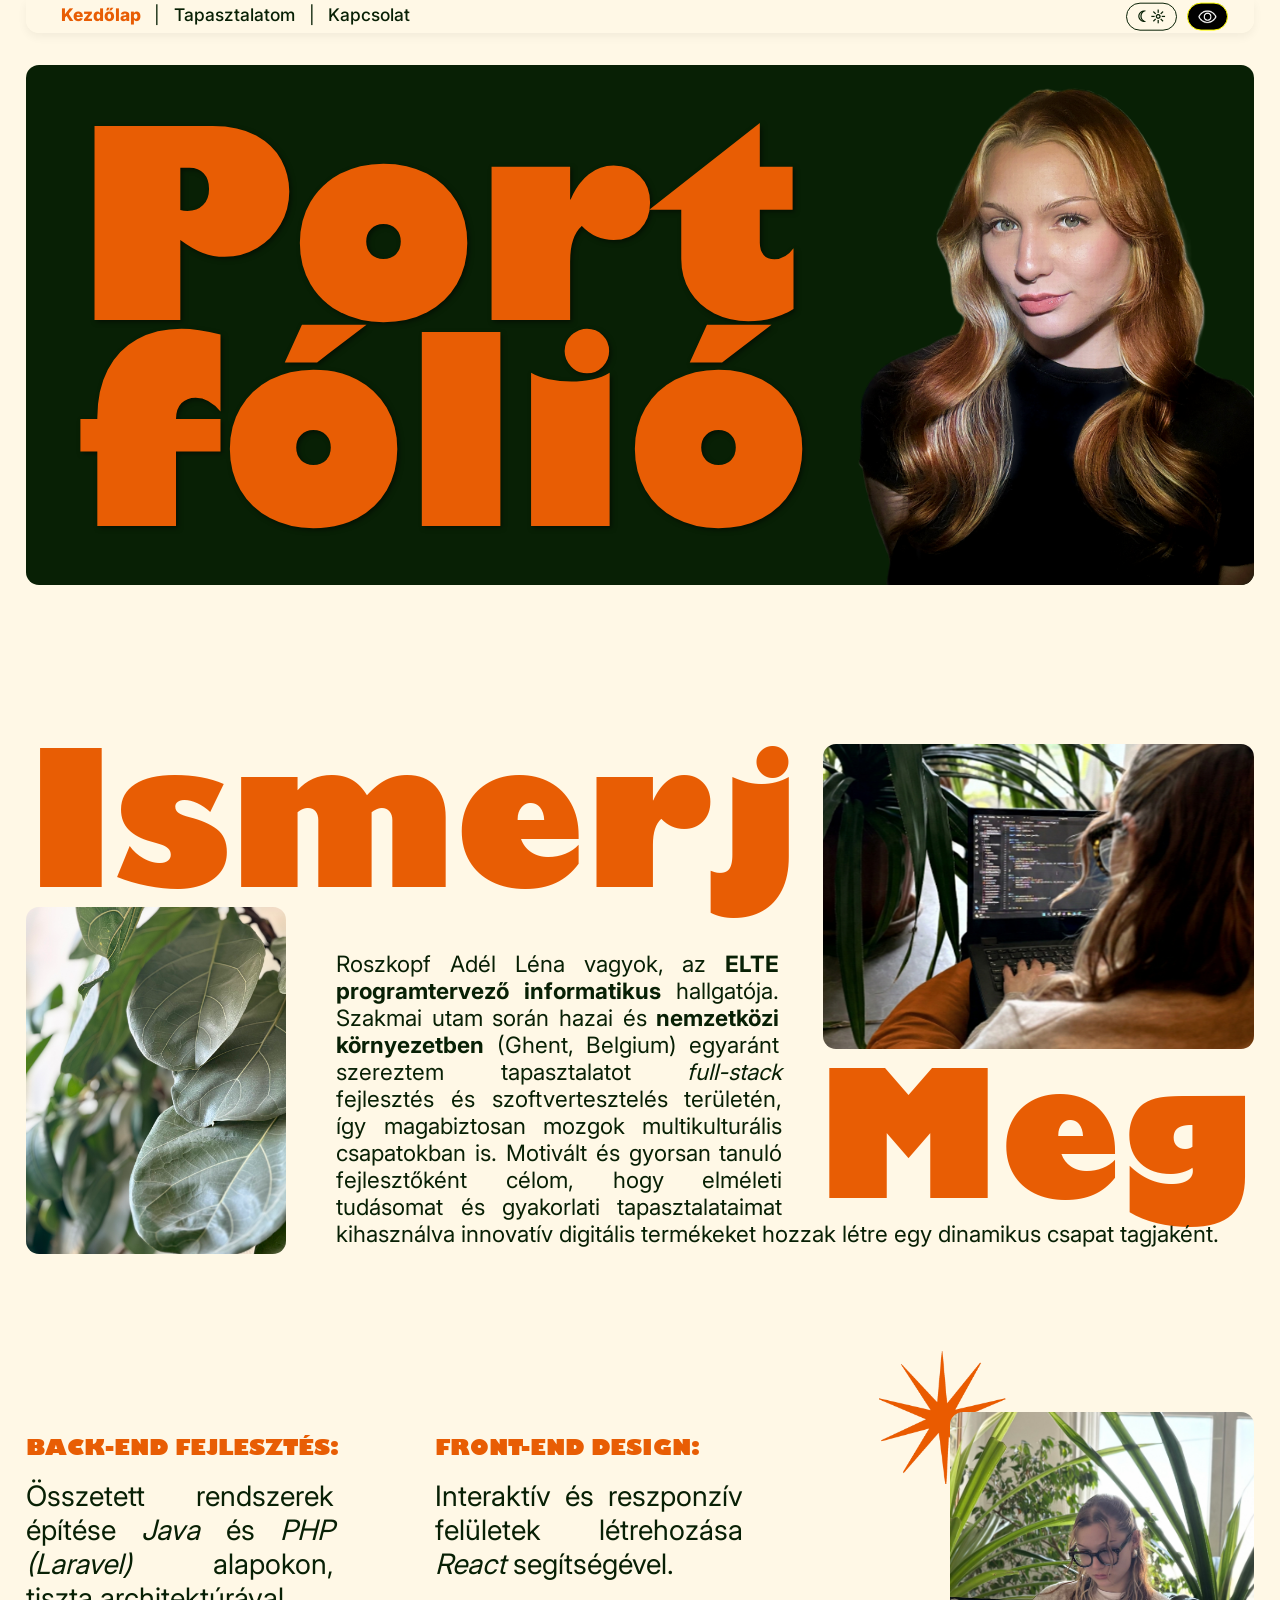
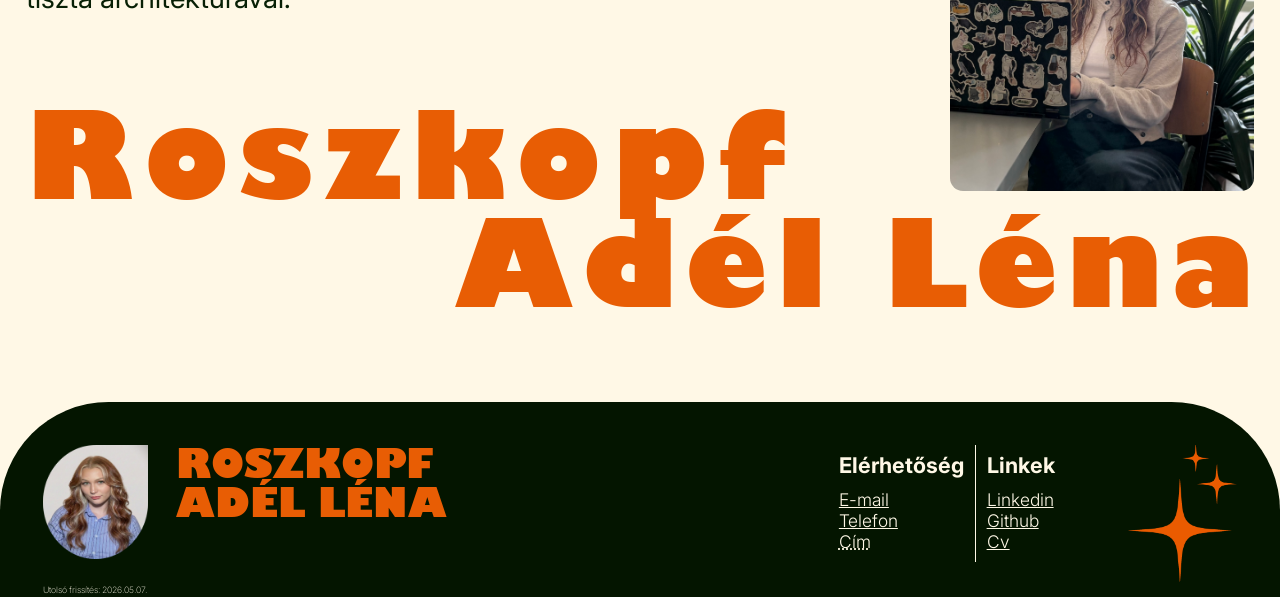
==== commit 93c61d11: "excel tablazat maxolva" ====
--- a/index.html
+++ b/index.html
@@ -1,148 +1,123 @@
 <!doctype html>
 <html lang="hu">
-  <head>
-    <meta charset="UTF-8" />
-    <meta name="viewport" content="width=device-width, initial-scale=1.0" />
-    <title>Portfólió - Roszkopf Adél</title>
-    <link rel="icon" type="image/png" href="media/favicon.png" />
-    <link rel="stylesheet" href="stilus/stilus.css" />
-  </head>
-  <body>
-    <a href="#fo-tartalom" class="skip-link">Ugrás a fő tartalomra</a>
-    <header>
-      <nav>
-        <a href="index.html" class="active">Kezdőlap</a>
-        <span class="separator">|</span>
-        <a href="tapasztalat.html">Tapasztalatom</a>
-        <span class="separator">|</span>
-        <a href="kapcsolat.html">Kapcsolat</a>
-        <button id="tema_gomb" onclick="temaValtas()">☾☼</button>
-        <button id="akadalymentes_gomb" onclick="kontraszt()">👁</button>
-      </nav>
-    </header>
 
-    <main id="fo-tartalom">
-      <div class="kezdolap_elso">
-        <div class="focim">
-          <h1>Port<br />fólió</h1>
+<head>
+  <meta charset="UTF-8" />
+  <meta name="viewport" content="width=device-width, initial-scale=1.0" />
+  <title>Portfólió - Roszkopf Adél</title>
+  <link rel="icon" type="image/png" href="media/favicon.png" />
+  <link rel="stylesheet" href="stilus/stilus.css" />
+  <link rel="stylesheet" href="stilus/nyomtatas.css" media="print" />
+</head>
+
+<body>
+  <a href="#fo-tartalom" class="skip-link">Ugrás a fő tartalomra</a>
+  <header>
+    <nav>
+      <a href="index.html" class="active">Kezdőlap</a>
+      <span class="separator">|</span>
+      <a href="tapasztalat.html">Tapasztalatom</a>
+      <span class="separator">|</span>
+      <a href="kapcsolat.html">Kapcsolat</a>
+      <button id="tema_gomb" onclick="temaValtas()">☾☼</button>
+      <button id="akadalymentes_gomb" onclick="kontraszt()"><img src="media/szem.png" alt="szem szimbólum"></button>
+    </nav>
+  </header>
+
+  <main id="fo-tartalom">
+    <div class="kezdolap_elso">
+      <div class="focim">
+        <h1>Port<br />fólió</h1>
+      </div>
+      <div class="header_kep img_border">
+        <img src="media/header3.png" alt="Borító profilképpel" class="img_border" />
+      </div>
+    </div>
+    <section class="kezdolap_masodik">
+      <h2 class="ismerj_cim">Ismerj</h2>
+      <div class="ismerj_kombinalt">
+        <aside class="bal_oldal">
+          <img src="media/kezdolap3.png" alt="Levelek" class="levelek_kep img_border" />
+        </aside>
+        <article class="jobb_oldal">
+          <img src="media/kezdolap2_2.png" alt="Laptop kódolás" class="kod_kep img_border" />
+          <h2 class="meg_cim">Meg</h2>
+          <p class="hosszu_szoveg">
+            Roszkopf Adél Léna vagyok, az <strong>ELTE programtervező informatikus</strong>
+            hallgatója. Szakmai utam során hazai és <strong>nemzetközi környezetben</strong>
+            (Ghent, Belgium) egyaránt szereztem tapasztalatot <em>full-stack</em>
+            fejlesztés és szoftvertesztelés területén, így magabiztosan mozgok
+            multikulturális csapatokban is. Motivált és gyorsan tanuló
+            fejlesztőként célom, hogy elméleti tudásomat és gyakorlati
+            tapasztalataimat kihasználva innovatív digitális termékeket hozzak
+            létre egy dinamikus csapat tagjaként.
+          </p>
+        </article>
+
+      </div>
+    </section>
+    <section class="kezdolap_harmadik">
+      <div class="harmadik_grid">
+        <div class="szoveg_oszlop">
+          <h3>BACK-END FEJLESZTÉS:</h3>
+          <p>
+            Összetett rendszerek építése <em>Java</em> és <em>PHP (Laravel)</em> alapokon,
+            tiszta architektúrával.
+          </p>
         </div>
-        <div class="header_kep img_border">
-        <img
-          src="media/header3.png"
-          alt="Borító profilképpel"
-          class="img_border"
-        />
+        <div class="szoveg_oszlop">
+          <h3>FRONT-END DESIGN:</h3>
+          <p>
+            Interaktív és reszponzív felületek létrehozása <em>React</em> segítségével.
+          </p>
+        </div>
+        <div class="kep_oszlop">
+          <a href="media/csillag1nagy.png" target="_blank" class="csillag_link">
+            <img src="media/csillag1.png" alt="Csillag dekoráció" class="utolso_csillag" />
+          </a>
+          <img src="media/kezdolap4.png" alt="Kódolás laptopon" class="kezdolap_utolso_kep img_border" />
         </div>
       </div>
-      <section class="kezdolap_masodik">
-        <h2 class="ismerj_cim">Ismerj</h2>
-        <div class="ismerj_kombinalt">
-          <aside class="bal_oldal">
-            <img
-              src="media/kezdolap3.png"
-              alt="Levelek"
-              class="levelek_kep img_border"
-            />
-          </aside>
-          <article class="jobb_oldal">
-            <img
-              src="media/kezdolap2_2.png"
-              alt="Laptop kódolás"
-              class="kod_kep img_border"
-            />
-            <h2 class="meg_cim">Meg</h2>
-            <p class="hosszu_szoveg">
-              Roszkopf Adél Léna vagyok, az ELTE programtervező informatikus
-              hallgatója. Szakmai utam során hazai és nemzetközi környezetben
-              (Ghent, Belgium) egyaránt szereztem tapasztalatot full-stack
-              fejlesztés és szoftvertesztelés területén, így magabiztosan mozgok
-              multikulturális csapatokban is. Motivált és gyorsan tanuló
-              fejlesztőként célom, hogy elméleti tudásomat és gyakorlati
-              tapasztalataimat kihasználva innovatív digitális termékeket hozzak
-              létre egy dinamikus csapat tagjaként.
-            </p>
-          </article>
+      <div class="nev_also">
+        <h2 class="vezeteknev">Roszkopf</h2>
+        <h2 class="keresztnev">Adél Léna</h2>
+      </div>
+    </section>
+  </main>
 
+  <footer>
+    <div class="footer_left">
+      <a href="media/footer1.png" target="_blank">
+        <img class="footer_profil" src="media/footer_profil.png" alt="Roszkopf Adél" />
+      </a>
+      <div class="footer_nev">ROSZKOPF<br />ADÉL LÉNA</div>
+    </div>
+    <div class="footer_right">
+      <div class="footer_felsorolasok">
+        <div class="footer_elerhetosegek">
+          <h4>Elérhetőség</h4>
+          <ul>
+            <li><a href="mailto:roszkopf.adel@gmail.com">E-mail</a></li>
+            <li><a href="tel:+36204202442">Telefon</a></li>
+            <li><abbr title="2040 Budaörs, Szivárvány u. 12.">Cím</abbr></li>
+          </ul>
         </div>
-      </section>
-      <section class="kezdolap_harmadik">
-        <div class="harmadik_grid">
-          <div class="szoveg_oszlop">
-            <h3>BACK-END FEJLESZTÉS:</h3>
-            <p>
-              Összetett rendszerek építése Java és PHP (Laravel) alapokon,
-              tiszta architektúrával.
-            </p>
-          </div>
-          <div class="szoveg_oszlop">
-            <h3>FRONT-END DESIGN:</h3>
-            <p>
-              Interaktív és reszponzív felületek létrehozása React segítségével.
-            </p>
-          </div>
-          <div class="kep_oszlop">
-            <a href="media/csillag1nagy.png" target="_blank" class="csillag_link">
-              <img
-                src="media/csillag1.png"
-                alt="Csillag dekoráció"
-                class="utolso_csillag"
-              />
-            </a>
-            <img
-              src="media/kezdolap4.png"
-              alt="Kódolás laptopon"
-              class="kezdolap_utolso_kep img_border"
-            />
-          </div>
+        <div class="footer_linkek">
+          <h4>Linkek</h4>
+          <ul>
+            <li><a href="https://www.linkedin.com/in/adellenaroszkopf/" target="_blank">Linkedin</a></li>
+            <li><a href="https://github.com/radel01" target="_blank">Github</a></li>
+            <li><a href="media/Profile.pdf" target="_blank">Cv</a></li>
+          </ul>
         </div>
-        <div class="nev_also">
-          <h2 class="vezeteknev">Roszkopf</h2>
-          <h2 class="keresztnev">Adél Léna</h2>
-        </div>
-      </section>
-    </main>
-
-    <footer>
-      <div class="footer_left">
-        <a href="media/footer1.png" target="_blank">
-          <img
-            class="footer_profil"
-            src="media/footer_profil.png"
-            alt="Roszkopf Adél"
-          />
-        </a>
-        <div class="footer_nev">ROSZKOPF<br />ADÉL LÉNA</div>
       </div>
-      <div class="footer_right">
-        <div class="footer_felsorolasok">
-          <div class="footer_elerhetosegek">
-            <h4>Elérhetőség</h4>
-            <ul>
-              <li><a href="mailto:roszkopf.adel@gmail.com">E-mail</a></li>
-              <li><a href="tel:+36204202442">Telefon</a></li>
-              <li><abbr title="2040 Budaörs, Szivárvány u. 12.">Cím</abbr></li>
-            </ul>
-          </div>
-          <div class="footer_linkek">
-            <h4>Linkek</h4>
-            <ul>
-              <li><a href="https://www.linkedin.com/in/adellenaroszkopf/">Linkedin</a></li>
-              <li><a href="https://github.com/radel01">Github</a></li>
-              <li><a href="media/Profile.pdf" target="_blank">Cv</a></li>
-            </ul>
-          </div>
-        </div>
-        <img
-          class="footer_csillag"
-          src="media/csillag2.png"
-          alt="Csillag dekoráció"
-        />
-      </div>
-      <div class="footer_bottom">
-        Utolsó frissítés: <time datetime="2026-03-15">2026.03.15.</time>
-      </div>
-    </footer>
-    <script>
+      <img class="footer_csillag" src="media/csillag2.png" alt="Csillag dekoráció" />
+    </div>
+    <div class="footer_bottom">
+      Utolsó frissítés: <time datetime="2026-05-07">2026.05.07.</time>
+    </div>
+  </footer>
+  <script>
     function temaValtas() {
       document.body.classList.toggle("sotet-mod");
     }
@@ -151,5 +126,6 @@
     }
   </script>
 </body>
-  </body>
+</body>
+
 </html>
--- a/stilus/stilus.css
+++ b/stilus/stilus.css
@@ -46,7 +46,7 @@
   position: relative;
   padding-top: 2.54vw;
 }
-.header_kep{
+.header_kep {
   background-color: #082005;
 }
 .kezdolap_elso img {
@@ -67,6 +67,7 @@
 .focim h1 {
   font-size: 20.34vw;
   line-height: 0.79;
+  animation: uszasBalrol 1s ease-out forwards;
 }
 .kezdolap_masodik {
   margin-top: 4.24vw;
@@ -96,6 +97,7 @@
   margin-bottom: 0;
   margin-left: 3.39vw;
 }
+
 .meg_cim {
   clear: right;
   margin-top: 0.85vw;
@@ -177,7 +179,7 @@
   position: relative;
   z-index: 1;
   font-size: 9.32vw;
-  letter-spacing: 0.0855em;
+  letter-spacing: 0.089em;
 }
 .keresztnev {
   margin: 0;
@@ -187,16 +189,14 @@
   z-index: 1;
   font-size: 9.32vw;
   margin-right: -0.68vw;
-  letter-spacing: 0.0593em;
+  letter-spacing: 0.0713em;
 }
 
 /* --------------------nav--------------------- */
 header {
   position: sticky;
   top: 0;
- background-color: #fff8e6d9;
-/*  background-color: #e6dedace; */
-  /* background-color: #082005d9; */
+  background-color: #fff8e6d9;
   z-index: 1000;
   box-shadow: 0 4px 10px rgba(0, 0, 0, 0.05);
   scroll-behavior: smooth;
@@ -330,6 +330,7 @@
   margin-left: auto;
   margin-right: auto;
   z-index: 1;
+  animation: uszasLentrol 1s ease-out forwards;
 }
 .narancs_hatter {
   position: absolute;
@@ -501,6 +502,7 @@
   position: relative;
   z-index: 1;
   font-size: 11vw;
+  animation: uszasJobbrol 1s ease-out forwards;
 }
 .Tcim2 {
   margin: 0;
@@ -510,6 +512,7 @@
   z-index: 1;
   font-size: 11vw;
   padding-left: 1.3vw;
+  animation: uszasJobbrol 1s ease-out forwards;
 }
 .tapasztalat_masodik {
   height: 38vw;
@@ -566,7 +569,16 @@
   color: #f0f0f0;
   font-size: 1.1vw;
 }
-
+.tablazat caption {
+  text-align: left;
+  margin-bottom: 10px;
+}
+
+.tablazat summary {
+  cursor: pointer;
+  font-weight: bold;
+  color: #e85d04; /* A narancssárga színedhez igazítva */
+}
 .tablazat th,
 .tablazat td {
   padding: 1vw;
@@ -632,43 +644,51 @@
   border-top: 1px dashed rgba(255, 255, 255, 0.2);
   font-size: 1vw;
 }
-.tapasztalat_negyedik{
-  height: 38vw;
+.tapasztalat_negyedik {
+  height: 46vw;
   margin-top: 8vw;
   text-align: justify;
   font-size: 1.9vw;
   position: relative;
 }
-.bodoo_grid{
+.bodoo_grid {
   display: grid;
   grid-template-columns: 1fr 1fr;
 }
 
-.bodoo_jobb{
+.bodoo_jobb {
   width: 45vw;
   justify-self: end;
-  
-}
-.bodoo_jobb img{
+}
+.bodoo_jobb img {
   width: 100%;
   border-radius: 1vw;
-    box-shadow: 0 4px 10px rgba(0, 0, 0, 0.05);
-}
-.bodoo_jobb img:hover{
+  box-shadow: 0 4px 10px rgba(0, 0, 0, 0.05);
+}
+.bodoo_jobb img:hover {
   opacity: 0.8;
 }
-.bodoo_bal h3{
-font-size: 2vw;
-color: #e85d04;
-font-family: Inter ;
-}
-.bodoo_bal ol{
+.bodoo_bal h3 {
+  font-size: 2vw;
+  color: #e85d04;
+}
+.bodoo_bal ol {
   font-size: 1.5vw;
 }
-.bodoo_bal li{
+.bodoo_bal li {
   padding-bottom: 2vw;
 }
-
+figure {
+  margin: 0;
+  padding: 0;
+}
+
+figcaption {
+  font-size: 0.9rem;
+  color: #555;
+  margin-top: 8px;
+  text-align: center;
+}
 /* --------------------------------------------------SÖTÉT MÓD--------------------------------------------------------- */
 body.sotet-mod {
   background-color: #031100 !important;
@@ -717,23 +737,30 @@
   color: white;
   border-color: white;
 }
+.szem {
+  max-width: 2vw;
+  max-height: 2vw;
+}
 body.akadalymentes-mod p,
 body.akadalymentes-mod a,
 body.akadalymentes-mod li {
   font-size: 2vw !important;
+  color: #ffff00 !important;
+  font-weight: bold !important;
+}
+body.akadalymentes-mod a.active {
+  font-size: 2vw !important;
   color: #ffffff !important;
   font-weight: bold !important;
 }
-body.akadalymentes-mod a.active {
-  font-size: 2vw !important;
-  color: #ffff00 !important;
-  font-weight: bold !important;
-}
 body.akadalymentes-mod a:visited {
-  color: #ffff00 !important;
+  color: #ff0000 !important;
 }
 body.akadalymentes-mod a:hover {
   color: #ff0000 !important;
+}
+body.akadalymentes-mod .video_leiras_p {
+  font-size: 1.3vw !important;
 }
 body.akadalymentes-mod h1,
 body.akadalymentes-mod h2,
@@ -756,6 +783,18 @@
   font-size: 1.2vw;
   padding: 0.3vw 0.8vw;
   right: 2vw;
+  display: flex;
+  justify-content: center;
+  align-items: center;
+}
+/* Válaszd ki a gombodon belüli képet */
+#akadalymentes_gomb img {
+  height: 1.5vw;
+  width: auto;
+  display: block;
+}
+body.akadalymentes-mod .tapasztalat_negyedik {
+  margin-bottom: 10vw;
 }
 
 /* --------------------------------------------------RESZPONZÍV NÉZETEK--------------------------------------------------------- */
@@ -875,15 +914,24 @@
   .levelek_kep {
     visibility: hidden;
   }
-  #tema_gomb,
-  #akadalymentes_gomb {
+  #tema_gomb {
     font-size: 3vw;
     padding: 1.1vw 2.5vw;
     border-radius: 5vw;
     border-width: 0.3vw;
   }
+  #akadalymentes_gomb img {
+    height: 3.3vw;
+    width: auto;
+    display: block;
+    padding: 1.1vw 2.5vw;
+  }
+  #akadalymentes_gomb {
+    border-radius: 5vw;
+    border-width: 0.3vw;
+  }
   #tema_gomb {
-    right: 12vw;
+    right: 13vw;
   }
   header {
     height: 8.54vw;
@@ -911,6 +959,56 @@
   body.akadalymentes-mod header a.active {
     font-size: 3.4vw !important;
   }
+
+  @media (max-width: 900px) {
+    /* 1. A fő konténer legyen széles és rugalmas */
+    .form_kontener {
+      width: 90%;
+      margin: 2vw auto 10vw auto;
+      position: relative;
+      height: auto; /* Engedjük, hogy a tartalom nyújtsa meg */
+    }
+
+    /* 2. A narancs háttér legyen fix alap, ami mögöttük van */
+    .narancs_hatter {
+      position: absolute;
+      top: -2vw;
+      left: -2vw;
+      width: calc(100% + 4vw);
+      height: 58vw;
+      z-index: -1;
+      /* A height: 55vw-t töröld ki vagy írd felül auto-ra! */
+    }
+
+    /* 3. A kép maradjon felül */
+    .kapcsolat_kep {
+      width: 100%;
+      height: auto;
+      position: relative;
+      top: 0;
+      left: 0;
+    }
+
+    .form_box {
+      position: absolute;
+      top: 0;
+      left: 0;
+      left: 68%;
+      top: 50%;
+      width: 55%;
+      margin-top: -5vw;
+      padding: 4vw;
+      height: auto;
+      grid-template-columns: 1fr;
+    }
+
+    /* Gombok elrendezése */
+    .form_buttons {
+      grid-template-columns: 1fr 1fr;
+      gap: 2vw;
+      margin-top: 4vw;
+    }
+  }
   .kapcsolat_szekcio {
     height: 100vw;
     padding-top: 7vw;
@@ -919,12 +1017,7 @@
     padding-bottom: 3vw;
     font-size: 4vw;
   }
-  .narancs_hatter {
-    height: 55vw;
-  }
-  .kapcsolat_kep {
-    height: 50vw;
-  }
+
   .form_field label,
   .form_field input,
   .form_field textarea {
@@ -933,8 +1026,27 @@
 }
 
 @media screen and (max-width: 600px) {
+  .fo_kontener {
+    display: flex;
+    flex-direction: column;
+    align-items: center;
+    padding: 20px;
+  }
+
+  .kod_kep {
+    border-radius: 15px;
+    order: 1;
+    float: none;
+    width: 100%;
+    margin-top: 5vw;
+    margin-bottom: 0;
+  }
+
   .hosszu_szoveg {
     font-size: 3.5vw;
+    order: 3;
+    line-height: 1.6;
+    margin-top: 0vw;
   }
   .kezdolap_harmadik {
     height: auto;
@@ -957,7 +1069,7 @@
     width: 40%;
   }
   .utolso_csillag {
-    left: 12%;
+    left: 14%;
     top: -23%;
     height: 70vw;
     width: 70vw;
@@ -1004,42 +1116,21 @@
     order: 1;
     float: none;
     margin: 0;
-    margin-top: 0vw;
-    font-size: 18vw;
+    margin-top: 2vw;
+    font-size: 15vw;
     text-align: right;
-  }
-  .kod_kep {
-    order: 3;
-    float: none;
-    width: 100%;
-    margin-top: 5vw;
-    margin-bottom: 0;
   }
   .levelek_kep {
     visibility: hidden;
   }
-  .narancs_hatter {
-    height: 75vw;
-    width: 70vw;
-    left: 50%;
-    transform: translateX(-50%);
-    top: -2.5vw;
-  }
-  .kapcsolat_kep {
-    height: 70vw;
-    width: 65vw;
-    margin-left: auto;
-    margin-right: auto;
-    position: relative;
-    transform: translateX(-13%);
-  }
+
   .kapcsolat_cim {
     font-size: 5.5vw;
   }
-  .form_box {
-    height: 33vw;
-    width: 35vw;
-  }
+  #akadalymentes_gomb img {
+    height: 3.3vw;
+  }
+
   .form_field label,
   .form_field input,
   .form_field textarea,
@@ -1048,6 +1139,100 @@
   .form_buttons button {
     font-size: 1.6vw;
   }
+  /* 1. Szekció: Tapasztalatom cím és kép */
+  .tapasztalat_elso {
+    grid-template-columns: 1fr; /* Egy oszlop */
+    height: auto;
+    padding-bottom: 5vw;
+    text-align: center;
+  }
+  .fokep_tarolo {
+    width: 80%; /* Mobilon legyen hangsúlyosabb a kép */
+    padding-left: 0;
+    margin: 0 auto;
+  }
+  .Tcim1,
+  .Tcim2 {
+    font-size: 18vw; /* Megnöveljük a betűt, hogy kitöltse a szélességet */
+    text-align: center;
+    padding-left: 0;
+  }
+
+  /* 2. Szekció: Mérföldkövek és Táblázat */
+  .tapasztalat_masodik {
+    height: auto;
+    margin-top: 10vw;
+    font-size: 3.5vw;
+  }
+  .tapasztalat_masodik h2 {
+    font-size: 10vw;
+    text-align: center;
+  }
+  .tablazat {
+    float: none;
+    width: 100%;
+    margin-left: 0;
+    margin-top: 5vw;
+    box-sizing: border-box;
+  }
+  .tablazat table {
+    font-size: 3vw;
+  }
+
+  /* 3. Szekció: Projektek és Videó */
+  .tapasztalat_harmadik {
+    height: auto;
+    margin-top: 15vw;
+    display: flex;
+    flex-direction: column;
+    font-size: 3.5vw;
+  }
+  .tapasztalat_harmadik h2 {
+    text-align: center;
+    font-size: 10vw;
+    order: 1; /* Cím legfelül */
+  }
+  .video_tarolo {
+    float: none;
+    width: 100%;
+    padding-right: 0;
+    order: 2; /* Videó a cím alá */
+    margin-bottom: 5vw;
+  }
+  .video_szoveg {
+    order: 3; /* Szöveg a videó alá */
+    font-size: 3.5vw;
+  }
+  .video-leiras summary,
+  .leiras-tartalom {
+    font-size: 3vw;
+  }
+
+  /* 4. Szekció: Bodoo Projekt */
+  .tapasztalat_negyedik {
+    height: auto;
+    margin-top: 15vw;
+    font-size: 3.5vw;
+  }
+  .bodoo_grid {
+    grid-template-columns: 1fr; /* Egymás alá kerül a lista és a kép */
+    gap: 8vw;
+  }
+  .bodoo_bal {
+    order: 2; /* Szöveg alulra */
+  }
+  .bodoo_jobb {
+    width: 100%;
+    order: 1;
+    justify-self: center;
+  }
+  .bodoo_bal h3 {
+    font-size: 4vw;
+    text-align: center;
+  }
+  .bodoo_bal ol {
+    font-size: 3.5vw;
+  }
 }
 /*------------------------------------Animáció..................................-*/
 @keyframes lebeges {
@@ -1072,35 +1257,32 @@
     transform: scale(1); /* Visszaáll a végére a normál méretre */
   }
 }
-/* @media screen and (min-width: 2000px) {
-  body {
-    max-width: 80%; 
-    margin: 0 auto; 
-    position: relative; 
-    overflow-x: hidden; 
-    box-shadow: 0px 0px 50px rgba(0, 0, 0, 0.05);
-  }
-  p, .hosszu_szoveg {
-    font-size: 44px;
-  }
-  .focim h1{
-    font-size: 400px;
-  }
-  .szoveg_oszlop h3{
-    font-size: 35px;
-  }
-  .szoveg_oszlop p{
-    padding-right: 100px;
-  }
-  .ismerj_cim, .meg_cim {
-    font-size: 260px; 
-  }
-  .vezeteknev, .keresztnev {
-    font-size: 179px;
-  }
-  .utolso_csillag {
-    left: -12%;
-    top: -16%;
-  }
-}
- */
+/* Balról beúszó animáció */
+@keyframes uszasBalrol {
+  from {
+    transform: translateX(-100px); /* 100 pixellel balabbról indul */
+  }
+  to {
+    transform: translateX(0); /* Megérkezik az eredeti helyére */
+  }
+}
+
+/* Jobbról beúszó animáció */
+@keyframes uszasJobbrol {
+  from {
+    transform: translateX(100px); /* 100 pixellel jobbról indul */
+  }
+  to {
+    transform: translateX(0);
+  }
+}
+@keyframes uszasLentrol {
+  from {
+    opacity: 0;
+    transform: translateY(50px); /* 50 pixellel lejjebbről indul */
+  }
+  to {
+    opacity: 1;
+    transform: translateY(0); /* Beáll az eredeti helyére */
+  }
+}
--- a/stilus/nyomtatas.css
+++ b/stilus/nyomtatas.css
@@ -0,0 +1,55 @@
+header,
+nav,
+footer,
+.skip-link,
+#tema_gomb,
+#akadalymentes_gomb {
+  display: none !important;
+}
+
+video,
+.video_tarolo,
+.video-leiras {
+  display: none !important;
+}
+
+img {
+  max-width: 40% !important;
+  height: auto !important;
+  display: block;
+}
+
+body {
+  background-color: transparent !important;
+  color: #000000 !important;
+  font-size: 12pt;
+  line-height: 1.5;
+  margin: 0;
+  padding: 0;
+}
+
+main,
+#fo-tartalom {
+  width: 100% !important;
+  margin: 0 !important;
+  padding: 0 !important;
+}
+a {
+  color: #000000 !important;
+  text-decoration: underline;
+}
+.nev_also {
+  padding-top: 40pt;
+}
+.kezdolap_elso {
+  padding-top: 80pt;
+}
+.header_kep img {
+  visibility: hidden;
+}
+h1,
+h2,
+h3 {
+  -webkit-text-stroke: 1px black;
+  color: white !important;
+}
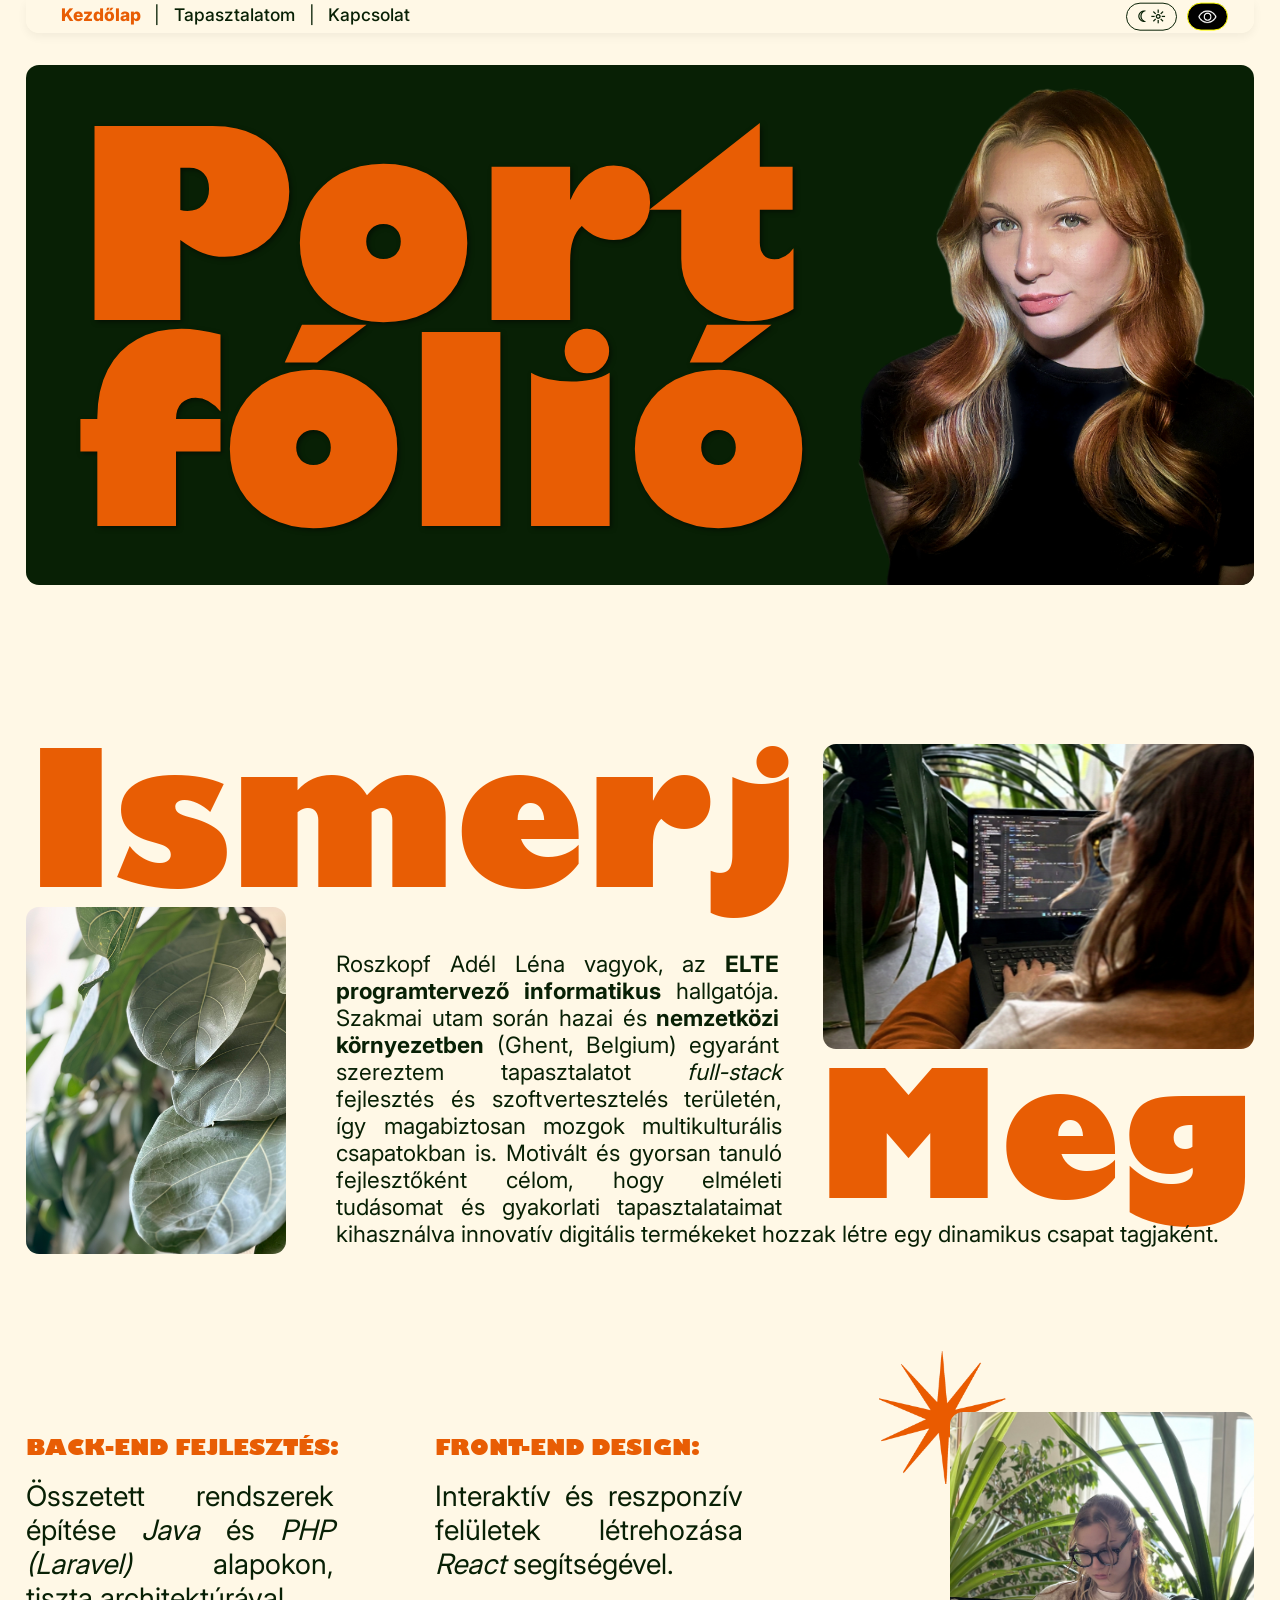
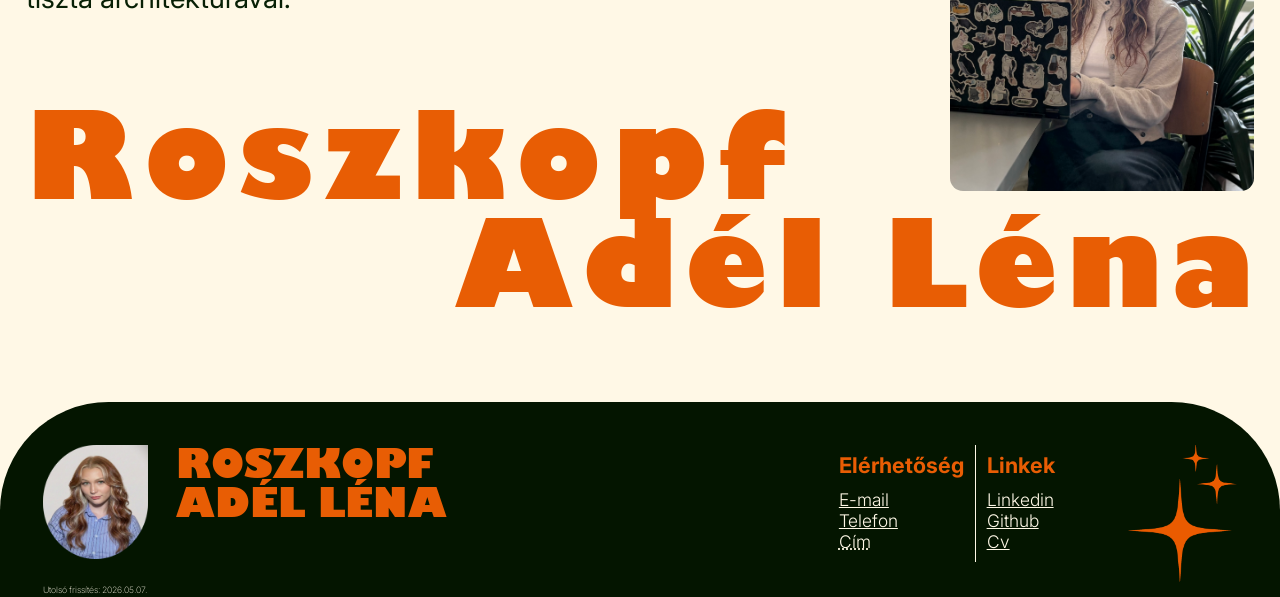
==== commit 166e9e73: "valid" ====
--- a/index.html
+++ b/index.html
@@ -2,12 +2,12 @@
 <html lang="hu">
 
 <head>
-  <meta charset="UTF-8" />
-  <meta name="viewport" content="width=device-width, initial-scale=1.0" />
+  <meta charset="UTF-8">
+  <meta name="viewport" content="width=device-width, initial-scale=1.0">
   <title>Portfólió - Roszkopf Adél</title>
-  <link rel="icon" type="image/png" href="media/favicon.png" />
-  <link rel="stylesheet" href="stilus/stilus.css" />
-  <link rel="stylesheet" href="stilus/nyomtatas.css" media="print" />
+  <link rel="icon" type="image/png" href="media/favicon.png">
+  <link rel="stylesheet" href="stilus/stilus.css">
+  <link rel="stylesheet" href="stilus/nyomtatas.css" media="print">
 </head>
 
 <body>
@@ -27,20 +27,20 @@
   <main id="fo-tartalom">
     <div class="kezdolap_elso">
       <div class="focim">
-        <h1>Port<br />fólió</h1>
+        <h1>Port<br>fólió</h1>
       </div>
       <div class="header_kep img_border">
-        <img src="media/header3.png" alt="Borító profilképpel" class="img_border" />
+        <img src="media/header3.png" alt="Borító profilképpel" class="img_border">
       </div>
     </div>
     <section class="kezdolap_masodik">
       <h2 class="ismerj_cim">Ismerj</h2>
       <div class="ismerj_kombinalt">
         <aside class="bal_oldal">
-          <img src="media/kezdolap3.png" alt="Levelek" class="levelek_kep img_border" />
+          <img src="media/kezdolap3.png" alt="Levelek" class="levelek_kep img_border">
         </aside>
         <article class="jobb_oldal">
-          <img src="media/kezdolap2_2.png" alt="Laptop kódolás" class="kod_kep img_border" />
+          <img src="media/kezdolap2_2.png" alt="Laptop kódolás" class="kod_kep img_border">
           <h2 class="meg_cim">Meg</h2>
           <p class="hosszu_szoveg">
             Roszkopf Adél Léna vagyok, az <strong>ELTE programtervező informatikus</strong>
@@ -73,9 +73,9 @@
         </div>
         <div class="kep_oszlop">
           <a href="media/csillag1nagy.png" target="_blank" class="csillag_link">
-            <img src="media/csillag1.png" alt="Csillag dekoráció" class="utolso_csillag" />
+            <img src="media/csillag1.png" alt="Csillag dekoráció" class="utolso_csillag">
           </a>
-          <img src="media/kezdolap4.png" alt="Kódolás laptopon" class="kezdolap_utolso_kep img_border" />
+          <img src="media/kezdolap4.png" alt="Kódolás laptopon" class="kezdolap_utolso_kep img_border">
         </div>
       </div>
       <div class="nev_also">
@@ -88,14 +88,14 @@
   <footer>
     <div class="footer_left">
       <a href="media/footer1.png" target="_blank">
-        <img class="footer_profil" src="media/footer_profil.png" alt="Roszkopf Adél" />
+        <img class="footer_profil" src="media/footer_profil.png" alt="Roszkopf Adél">
       </a>
-      <div class="footer_nev">ROSZKOPF<br />ADÉL LÉNA</div>
+      <div class="footer_nev">ROSZKOPF<br>ADÉL LÉNA</div>
     </div>
     <div class="footer_right">
       <div class="footer_felsorolasok">
         <div class="footer_elerhetosegek">
-          <h4>Elérhetőség</h4>
+          <h3>Elérhetőség</h3>
           <ul>
             <li><a href="mailto:roszkopf.adel@gmail.com">E-mail</a></li>
             <li><a href="tel:+36204202442">Telefon</a></li>
@@ -103,7 +103,7 @@
           </ul>
         </div>
         <div class="footer_linkek">
-          <h4>Linkek</h4>
+          <h3>Linkek</h3>
           <ul>
             <li><a href="https://www.linkedin.com/in/adellenaroszkopf/" target="_blank">Linkedin</a></li>
             <li><a href="https://github.com/radel01" target="_blank">Github</a></li>
@@ -111,7 +111,7 @@
           </ul>
         </div>
       </div>
-      <img class="footer_csillag" src="media/csillag2.png" alt="Csillag dekoráció" />
+      <img class="footer_csillag" src="media/csillag2.png" alt="Csillag dekoráció">
     </div>
     <div class="footer_bottom">
       Utolsó frissítés: <time datetime="2026-05-07">2026.05.07.</time>
@@ -126,6 +126,5 @@
     }
   </script>
 </body>
-</body>
 
 </html>
--- a/stilus/stilus.css
+++ b/stilus/stilus.css
@@ -10,7 +10,6 @@
   font-weight: 100 900;
   font-style: normal;
 }
-
 html {
   background-color: #fff8e6;
 }
@@ -32,7 +31,6 @@
   padding-right: 2.03vw;
   flex-grow: 1;
 }
-
 h1,
 h2,
 h3,
@@ -54,7 +52,6 @@
   height: auto;
   display: block;
 }
-
 .focim {
   position: absolute;
   top: 61%;
@@ -97,7 +94,6 @@
   margin-bottom: 0;
   margin-left: 3.39vw;
 }
-
 .meg_cim {
   clear: right;
   margin-top: 0.85vw;
@@ -124,13 +120,11 @@
   margin-top: 0;
   height: 33.9vw;
 }
-
 .kezdolap_harmadik {
   height: 44.07vw;
   padding-top: 8.81vw;
   padding-bottom: 2.03vw;
 }
-
 .harmadik_grid {
   display: grid;
   grid-template-columns: 1fr 1fr 1fr;
@@ -164,7 +158,6 @@
   z-index: 2;
   display: block;
 }
-
 .utolso_csillag {
   position: absolute;
   z-index: 1;
@@ -191,7 +184,6 @@
   margin-right: -0.68vw;
   letter-spacing: 0.0713em;
 }
-
 /* --------------------nav--------------------- */
 header {
   position: sticky;
@@ -228,7 +220,6 @@
   color: #e85d04;
   font-weight: 800;
 }
-
 /* --------------------footer--------------------- */
 footer {
   background-color: #082005;
@@ -267,7 +258,8 @@
 .footer_felsorolasok li {
   font-size: 1.36vw;
 }
-footer h4 {
+footer h3, footer h2 {
+  font-family: Inter;
   font-size: 1.69vw;
   margin-bottom: 0.85vw;
   padding-top: 0;
@@ -278,7 +270,6 @@
   margin-right: 0.85vw;
   padding-right: 0.85vw;
 }
-
 .footer_left {
   display: grid;
   grid-template-columns: 1fr 5fr;
@@ -314,14 +305,12 @@
   padding-top: 1vw;
   margin-bottom: 5vw;
 }
-
 .kapcsolat_cim {
   margin-top: 0;
   margin-bottom: 3.2vw;
   font-size: 2.5vw;
   letter-spacing: -2px;
 }
-
 .form_kontener {
   position: relative;
   width: 50%;
@@ -351,7 +340,6 @@
   background-repeat: no-repeat;
   aspect-ratio: 16 / 10;
 }
-
 .form_box {
   position: absolute;
   top: 40.5%;
@@ -368,18 +356,15 @@
   gap: 0.5vw;
   align-content: start;
 }
-
 .form_field {
   display: flex;
   flex-direction: column;
   text-align: left;
 }
-
 .form_field label {
   font-size: 1.1vw;
   margin-bottom: 0.2vw;
 }
-
 .form_field input,
 .form_field textarea {
   font-family: "Inter", sans-serif;
@@ -396,7 +381,6 @@
 .form_field textarea {
   background-color: rgba(255, 248, 230, 0.9);
 }
-
 .textarea_field label {
   margin-top: 0.4vw;
 }
@@ -404,7 +388,6 @@
   display: grid;
   grid-template-columns: 1fr 1fr;
 }
-
 .form_options {
   align-items: center;
   gap: 1.2vw;
@@ -418,22 +401,18 @@
   margin-bottom: 0.8vw;
   font-size: 1.1vw;
 }
-
 .option_group {
   display: flex;
   align-items: center;
   gap: 0.4vw;
 }
-
 .option_group input[type="radio"] {
   width: auto;
   margin: 0;
 }
-
 .standalone_check {
   margin-left: auto;
 }
-
 .form_buttons {
   display: grid;
   grid-template-columns: 1fr 1fr;
@@ -442,7 +421,6 @@
   margin-top: 1vw;
   justify-items: center;
 }
-
 .form_buttons button {
   font-family: "Inter", sans-serif;
   font-size: 1.1vw;
@@ -457,7 +435,6 @@
   cursor: pointer;
   transition: background-color 0.3s ease;
 }
-
 .form_buttons button:hover {
   background-color: #e85d04;
 }
@@ -573,11 +550,10 @@
   text-align: left;
   margin-bottom: 10px;
 }
-
 .tablazat summary {
   cursor: pointer;
   font-weight: bold;
-  color: #e85d04; /* A narancssárga színedhez igazítva */
+  color: #e85d04;
 }
 .tablazat th,
 .tablazat td {
@@ -655,7 +631,6 @@
   display: grid;
   grid-template-columns: 1fr 1fr;
 }
-
 .bodoo_jobb {
   width: 45vw;
   justify-self: end;
@@ -682,7 +657,6 @@
   margin: 0;
   padding: 0;
 }
-
 figcaption {
   font-size: 0.9rem;
   color: #555;
@@ -713,13 +687,11 @@
 body.sotet-mod .form_box {
   background-color: #082005c4 !important;
 }
-
 #tema_gomb:hover {
   background-color: #e85d04;
   color: white;
   border-color: #e85d04;
 }
-
 footer {
   background-color: #041500;
 }
@@ -787,7 +759,6 @@
   justify-content: center;
   align-items: center;
 }
-/* Válaszd ki a gombodon belüli képet */
 #akadalymentes_gomb img {
   height: 1.5vw;
   width: auto;
@@ -796,9 +767,7 @@
 body.akadalymentes-mod .tapasztalat_negyedik {
   margin-bottom: 10vw;
 }
-
 /* --------------------------------------------------RESZPONZÍV NÉZETEK--------------------------------------------------------- */
-
 @media screen and (max-width: 900px) {
   .hosszu_szoveg {
     font-size: 2.2vw;
@@ -849,22 +818,18 @@
     flex-direction: column;
     gap: 3vw;
   }
-
   .bal_oldal,
   .jobb_oldal {
     height: auto;
   }
-
   .jobb_oldal {
     order: 1;
     display: flex;
     flex-direction: column;
   }
-
   .bal_oldal {
     order: 2;
   }
-
   .ismerj_cim {
     font-size: 14vw;
     text-align: left;
@@ -872,7 +837,6 @@
     position: relative;
     z-index: 2;
   }
-
   .meg_cim {
     order: 1;
     float: none;
@@ -881,7 +845,6 @@
     margin: 0;
     margin-top: -2vw;
   }
-
   .hosszu_szoveg {
     order: 2;
     margin-top: 3vw;
@@ -894,15 +857,12 @@
       "jobb jobb"
       "jobb jobb";
   }
-
   .jobb_oldal {
     grid-area: jobb;
   }
-
   .bal_oldal {
     height: 0;
   }
-
   .kod_kep {
     order: 3;
     float: none;
@@ -910,7 +870,6 @@
     margin: 0;
     grid-area: kep;
   }
-
   .levelek_kep {
     visibility: hidden;
   }
@@ -959,17 +918,13 @@
   body.akadalymentes-mod header a.active {
     font-size: 3.4vw !important;
   }
-
   @media (max-width: 900px) {
-    /* 1. A fő konténer legyen széles és rugalmas */
     .form_kontener {
       width: 90%;
       margin: 2vw auto 10vw auto;
       position: relative;
-      height: auto; /* Engedjük, hogy a tartalom nyújtsa meg */
+      height: auto;
     }
-
-    /* 2. A narancs háttér legyen fix alap, ami mögöttük van */
     .narancs_hatter {
       position: absolute;
       top: -2vw;
@@ -977,10 +932,7 @@
       width: calc(100% + 4vw);
       height: 58vw;
       z-index: -1;
-      /* A height: 55vw-t töröld ki vagy írd felül auto-ra! */
     }
-
-    /* 3. A kép maradjon felül */
     .kapcsolat_kep {
       width: 100%;
       height: auto;
@@ -988,21 +940,18 @@
       top: 0;
       left: 0;
     }
-
     .form_box {
       position: absolute;
       top: 0;
       left: 0;
       left: 68%;
       top: 50%;
-      width: 55%;
+      width: 50%;
       margin-top: -5vw;
       padding: 4vw;
       height: auto;
       grid-template-columns: 1fr;
     }
-
-    /* Gombok elrendezése */
     .form_buttons {
       grid-template-columns: 1fr 1fr;
       gap: 2vw;
@@ -1024,7 +973,6 @@
     font-size: 1.6vw;
   }
 }
-
 @media screen and (max-width: 600px) {
   .fo_kontener {
     display: flex;
@@ -1032,7 +980,6 @@
     align-items: center;
     padding: 20px;
   }
-
   .kod_kep {
     border-radius: 15px;
     order: 1;
@@ -1041,7 +988,6 @@
     margin-top: 5vw;
     margin-bottom: 0;
   }
-
   .hosszu_szoveg {
     font-size: 3.5vw;
     order: 3;
@@ -1087,7 +1033,6 @@
     text-align: center;
     margin-right: 0;
   }
-
   .kezdolap_masodik {
     height: auto;
     padding-bottom: 0vw;
@@ -1123,14 +1068,12 @@
   .levelek_kep {
     visibility: hidden;
   }
-
   .kapcsolat_cim {
     font-size: 5.5vw;
   }
   #akadalymentes_gomb img {
     height: 3.3vw;
   }
-
   .form_field label,
   .form_field input,
   .form_field textarea,
@@ -1139,26 +1082,23 @@
   .form_buttons button {
     font-size: 1.6vw;
   }
-  /* 1. Szekció: Tapasztalatom cím és kép */
   .tapasztalat_elso {
-    grid-template-columns: 1fr; /* Egy oszlop */
+    grid-template-columns: 1fr;
     height: auto;
     padding-bottom: 5vw;
     text-align: center;
   }
   .fokep_tarolo {
-    width: 80%; /* Mobilon legyen hangsúlyosabb a kép */
+    width: 80%;
     padding-left: 0;
     margin: 0 auto;
   }
   .Tcim1,
   .Tcim2 {
-    font-size: 18vw; /* Megnöveljük a betűt, hogy kitöltse a szélességet */
+    font-size: 18vw;
     text-align: center;
     padding-left: 0;
   }
-
-  /* 2. Szekció: Mérföldkövek és Táblázat */
   .tapasztalat_masodik {
     height: auto;
     margin-top: 10vw;
@@ -1178,8 +1118,6 @@
   .tablazat table {
     font-size: 3vw;
   }
-
-  /* 3. Szekció: Projektek és Videó */
   .tapasztalat_harmadik {
     height: auto;
     margin-top: 15vw;
@@ -1190,36 +1128,34 @@
   .tapasztalat_harmadik h2 {
     text-align: center;
     font-size: 10vw;
-    order: 1; /* Cím legfelül */
+    order: 1;
   }
   .video_tarolo {
     float: none;
     width: 100%;
     padding-right: 0;
-    order: 2; /* Videó a cím alá */
+    order: 2;
     margin-bottom: 5vw;
   }
   .video_szoveg {
-    order: 3; /* Szöveg a videó alá */
+    order: 3;
     font-size: 3.5vw;
   }
   .video-leiras summary,
   .leiras-tartalom {
     font-size: 3vw;
   }
-
-  /* 4. Szekció: Bodoo Projekt */
   .tapasztalat_negyedik {
     height: auto;
     margin-top: 15vw;
     font-size: 3.5vw;
   }
   .bodoo_grid {
-    grid-template-columns: 1fr; /* Egymás alá kerül a lista és a kép */
+    grid-template-columns: 1fr;
     gap: 8vw;
   }
   .bodoo_bal {
-    order: 2; /* Szöveg alulra */
+    order: 2;
   }
   .bodoo_jobb {
     width: 100%;
@@ -1248,29 +1184,26 @@
 }
 @keyframes csillogas {
   0% {
-    transform: scale(1); /* Kezdőállapot: 100%-os, normál méret */
+    transform: scale(1);
   }
   50% {
-    transform: scale(1.2); /* Féltávnál: megnő az 1.2-szeresére (120%) */
+    transform: scale(1.2);
   }
   100% {
-    transform: scale(1); /* Visszaáll a végére a normál méretre */
-  }
-}
-/* Balról beúszó animáció */
+    transform: scale(1);
+  }
+}
 @keyframes uszasBalrol {
   from {
-    transform: translateX(-100px); /* 100 pixellel balabbról indul */
+    transform: translateX(-100px);
   }
   to {
-    transform: translateX(0); /* Megérkezik az eredeti helyére */
-  }
-}
-
-/* Jobbról beúszó animáció */
+    transform: translateX(0);
+  }
+}
 @keyframes uszasJobbrol {
   from {
-    transform: translateX(100px); /* 100 pixellel jobbról indul */
+    transform: translateX(100px);
   }
   to {
     transform: translateX(0);
@@ -1279,10 +1212,10 @@
 @keyframes uszasLentrol {
   from {
     opacity: 0;
-    transform: translateY(50px); /* 50 pixellel lejjebbről indul */
+    transform: translateY(50px);
   }
   to {
     opacity: 1;
-    transform: translateY(0); /* Beáll az eredeti helyére */
-  }
-}
+    transform: translateY(0);
+  }
+}
--- a/stilus/nyomtatas.css
+++ b/stilus/nyomtatas.css
@@ -6,19 +6,16 @@
 #akadalymentes_gomb {
   display: none !important;
 }
-
 video,
 .video_tarolo,
 .video-leiras {
   display: none !important;
 }
-
 img {
   max-width: 40% !important;
   height: auto !important;
   display: block;
 }
-
 body {
   background-color: transparent !important;
   color: #000000 !important;
@@ -27,7 +24,6 @@
   margin: 0;
   padding: 0;
 }
-
 main,
 #fo-tartalom {
   width: 100% !important;
